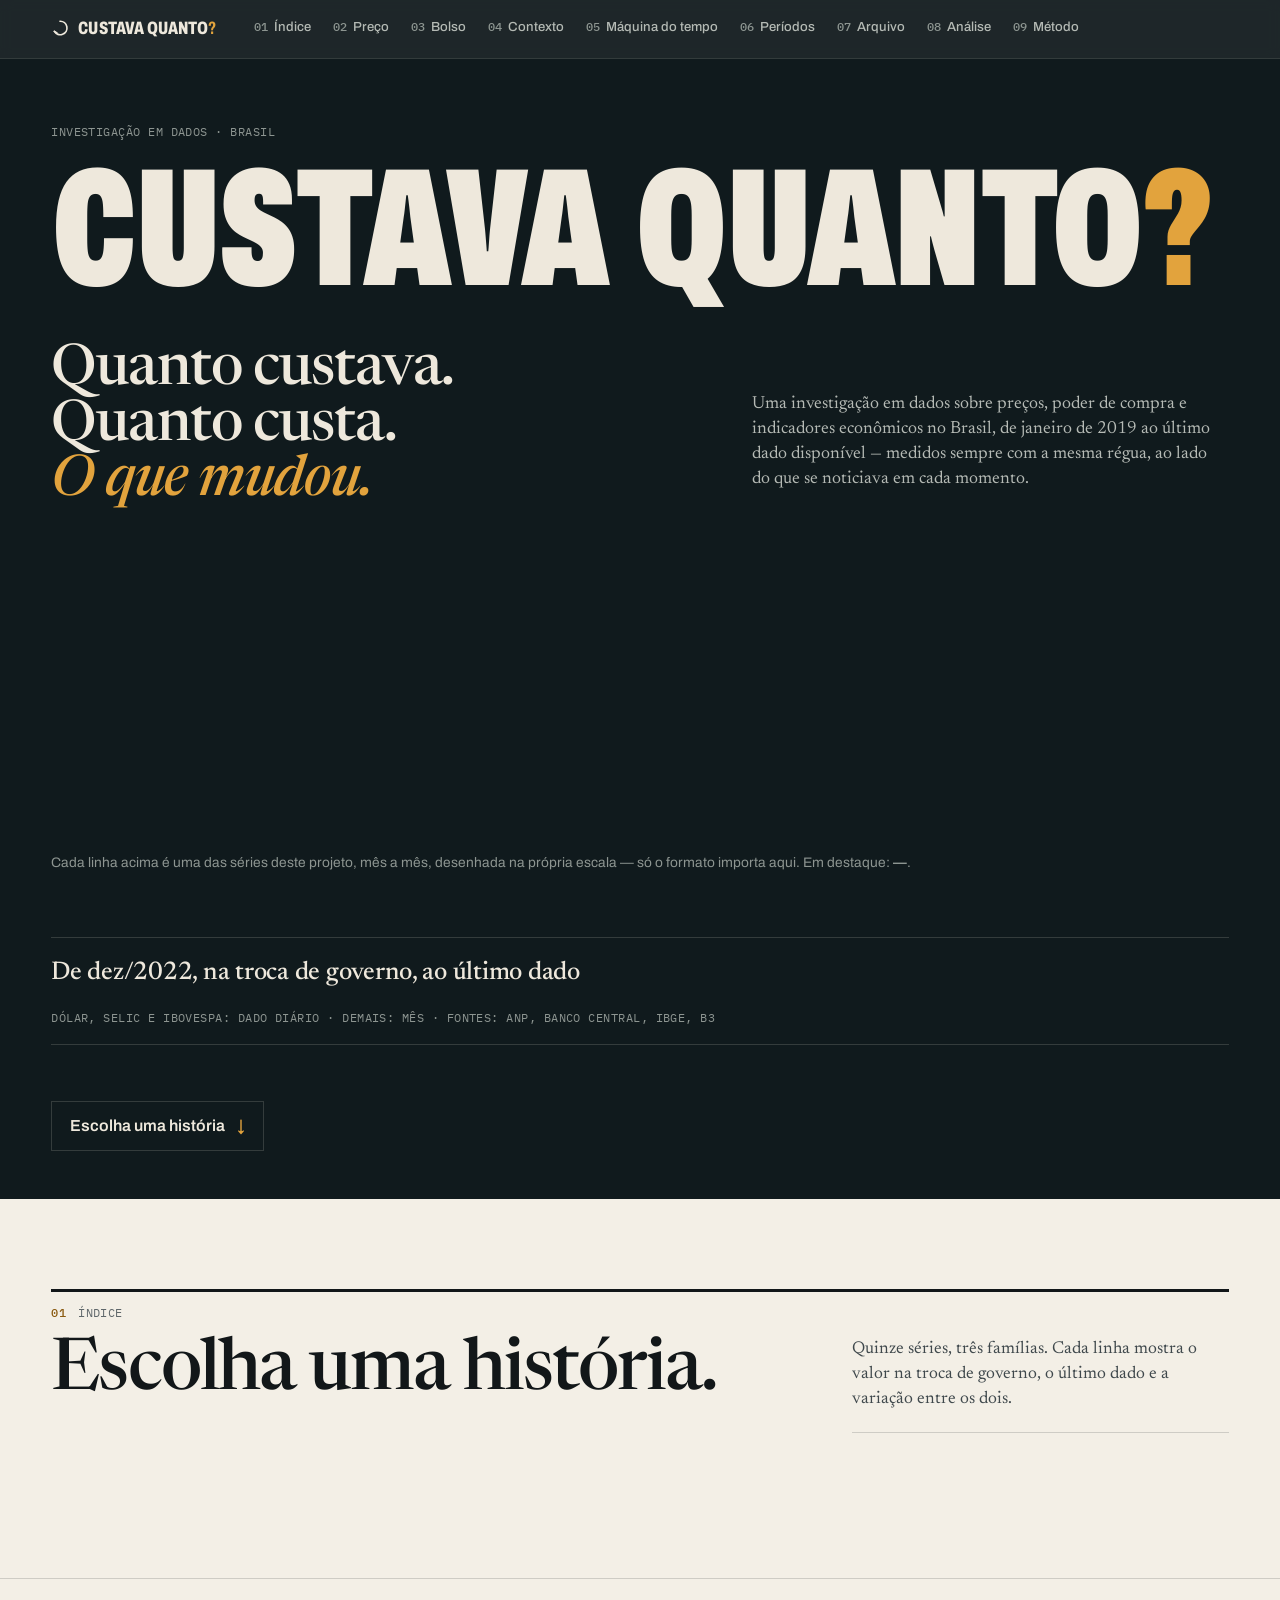
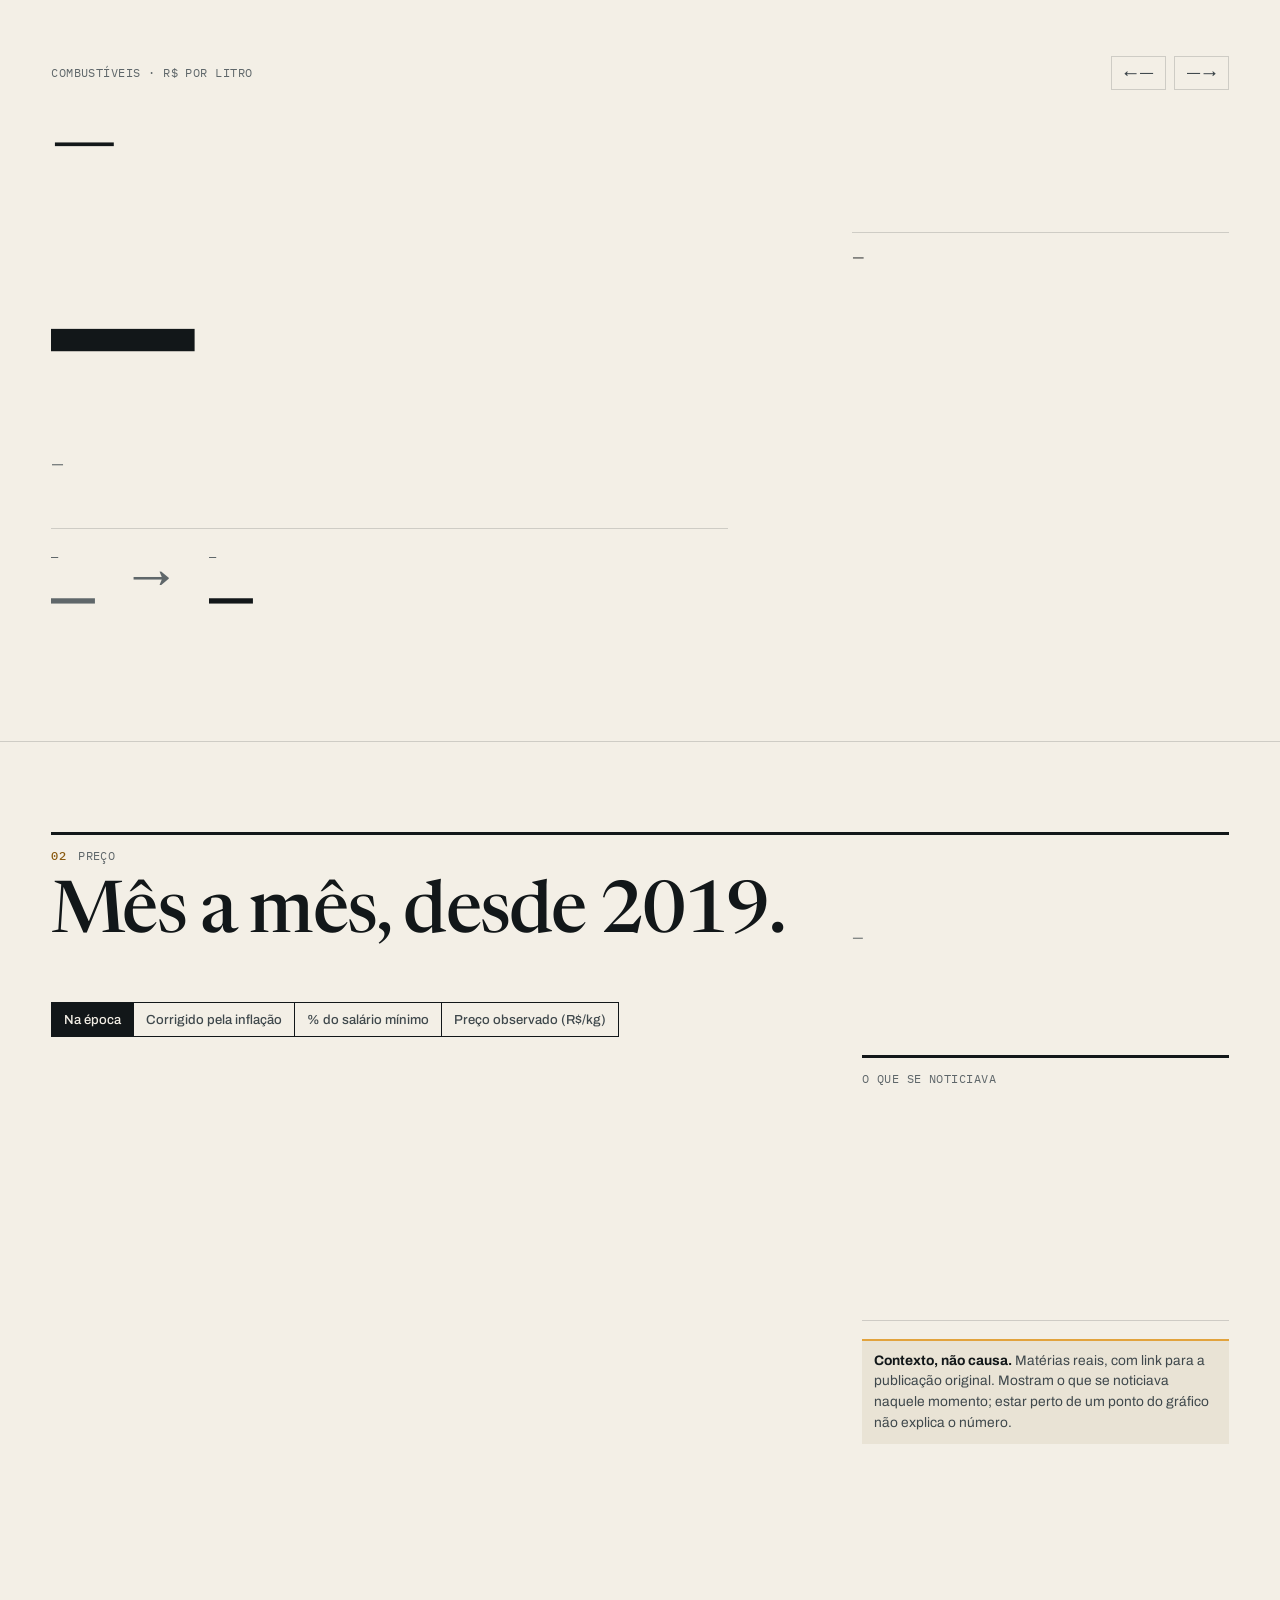
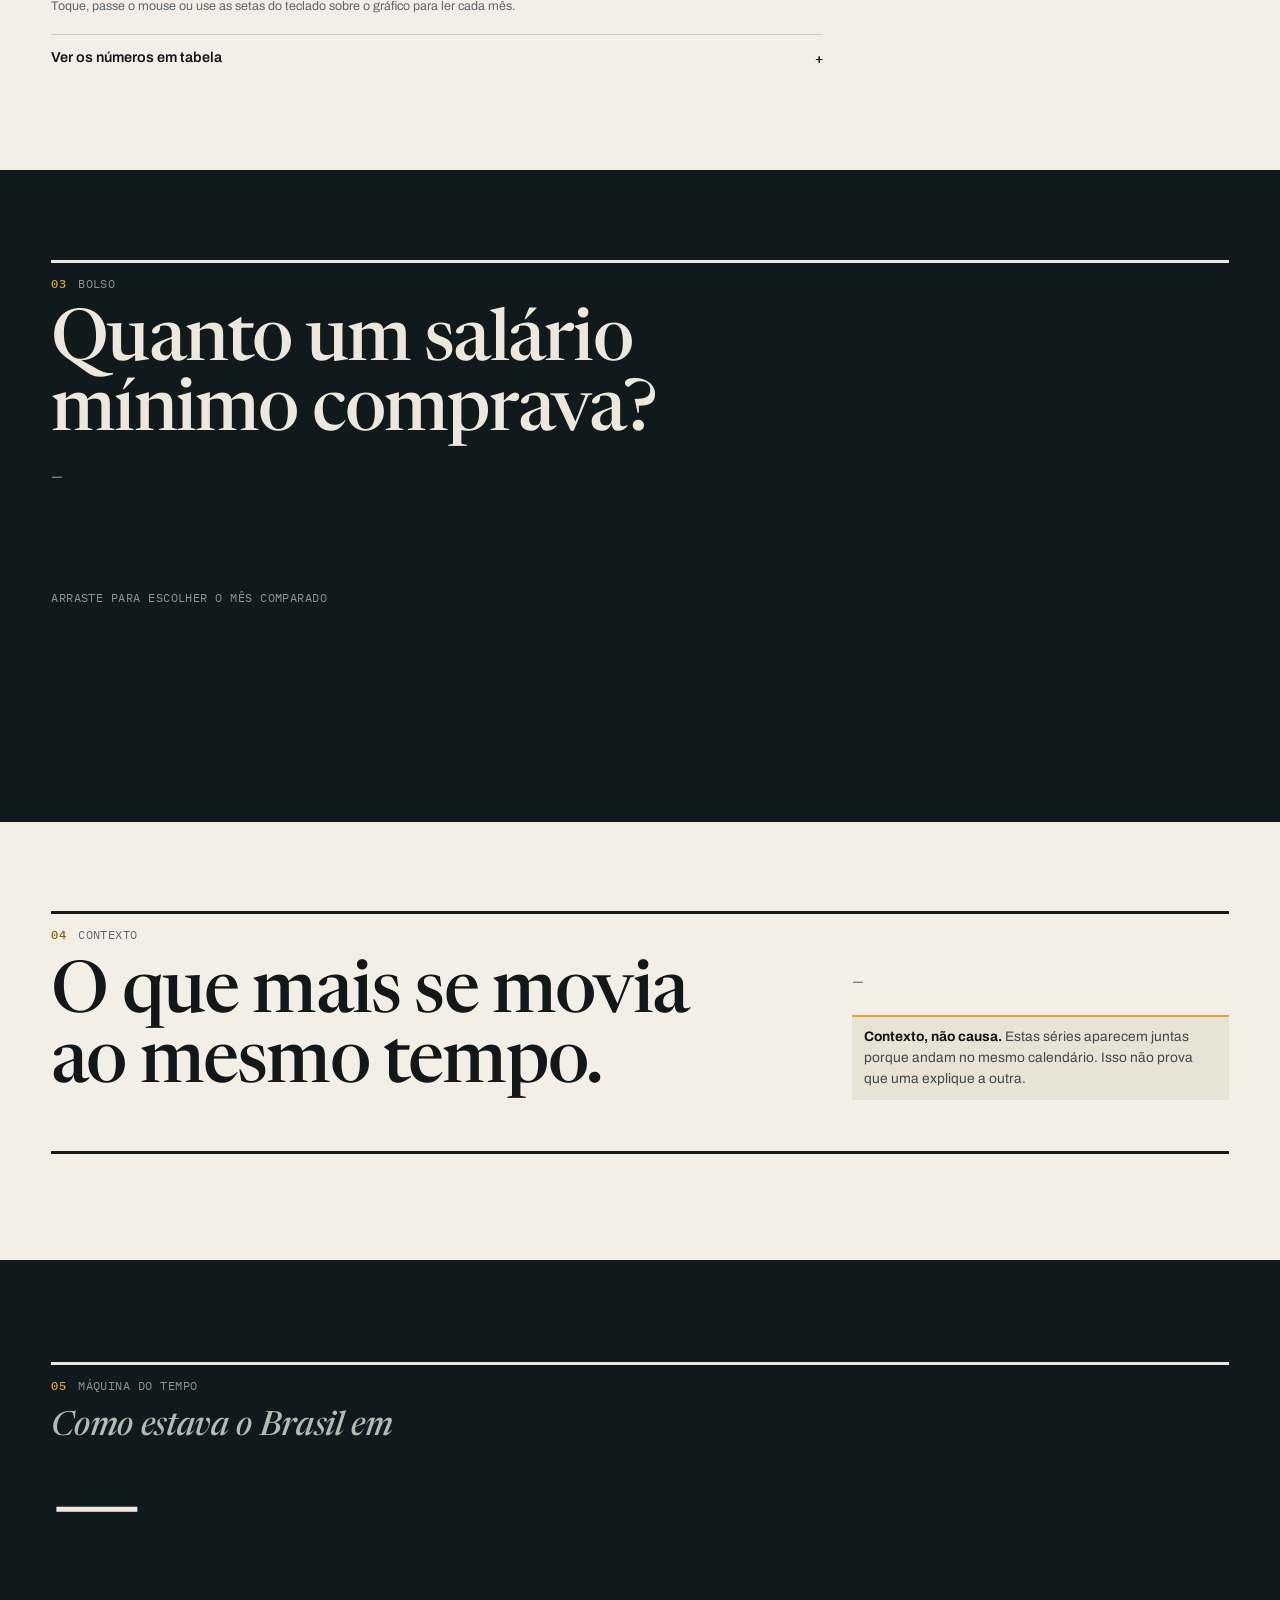
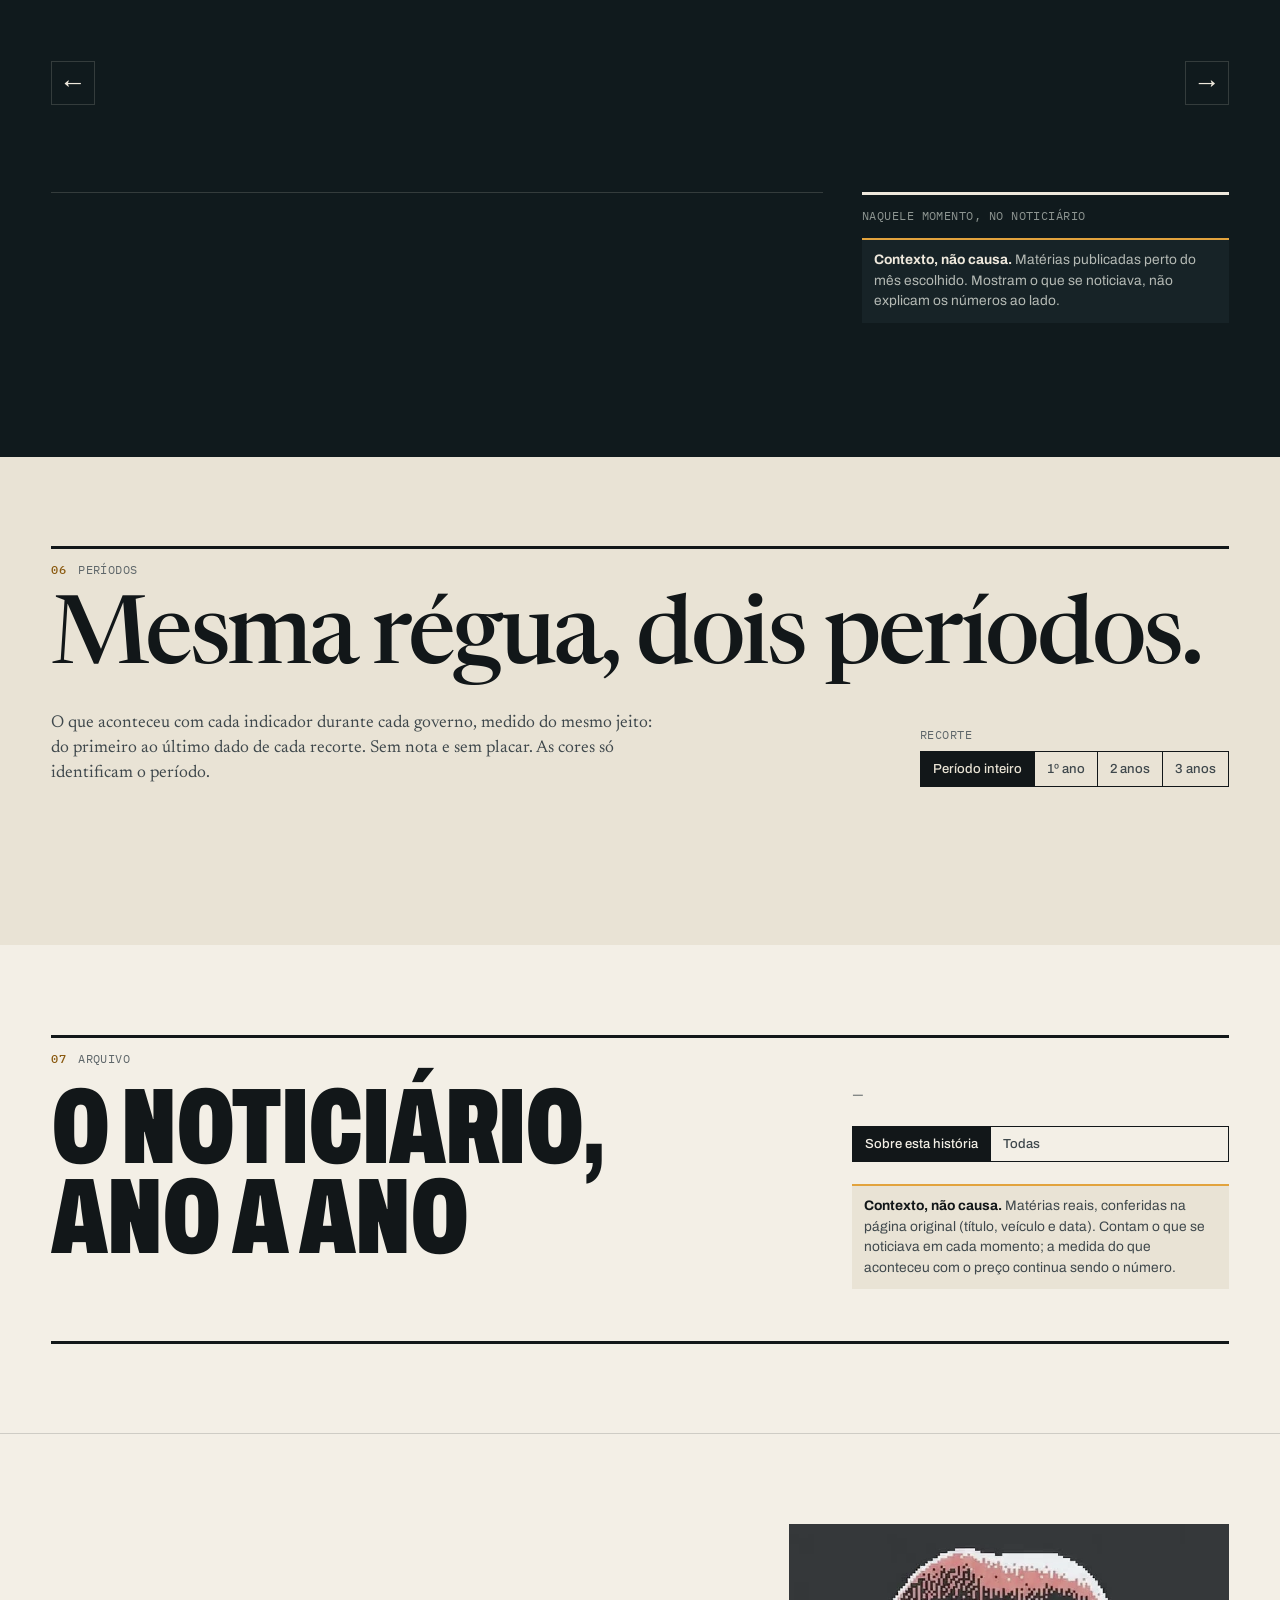
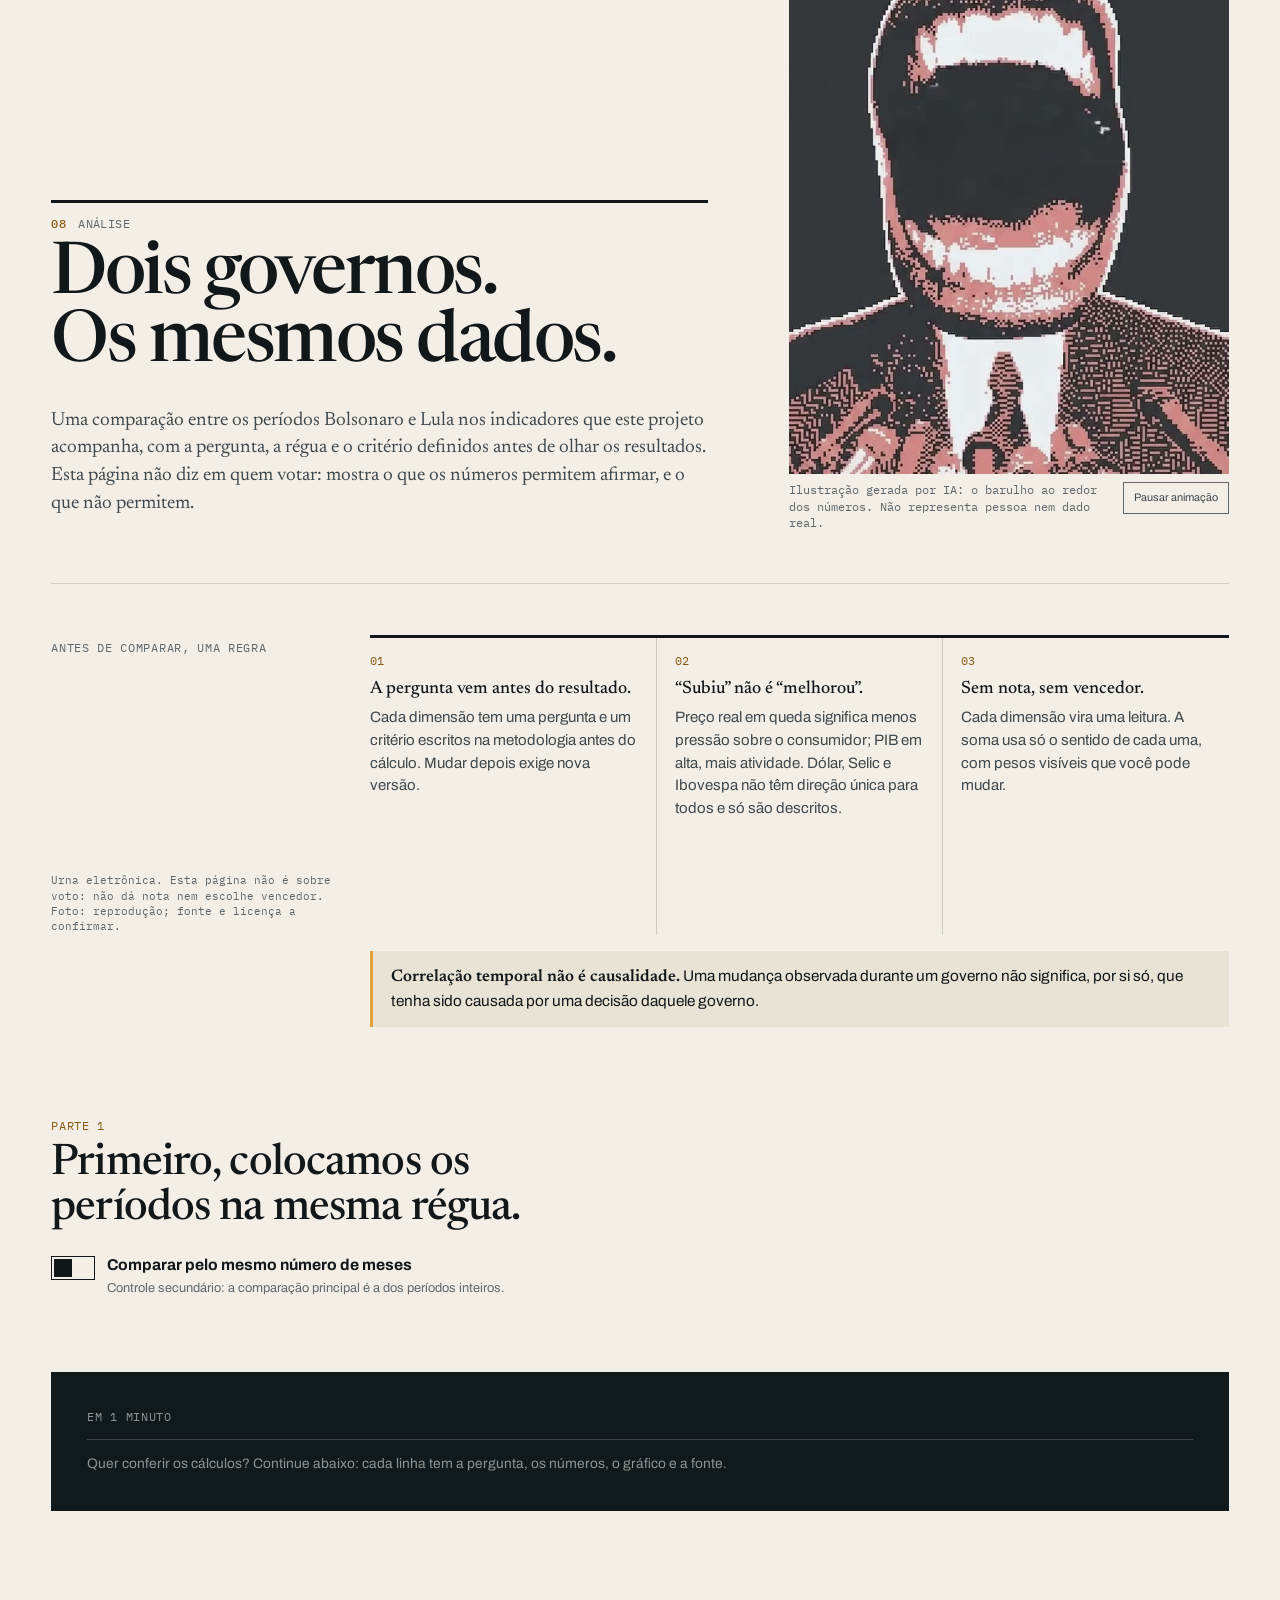
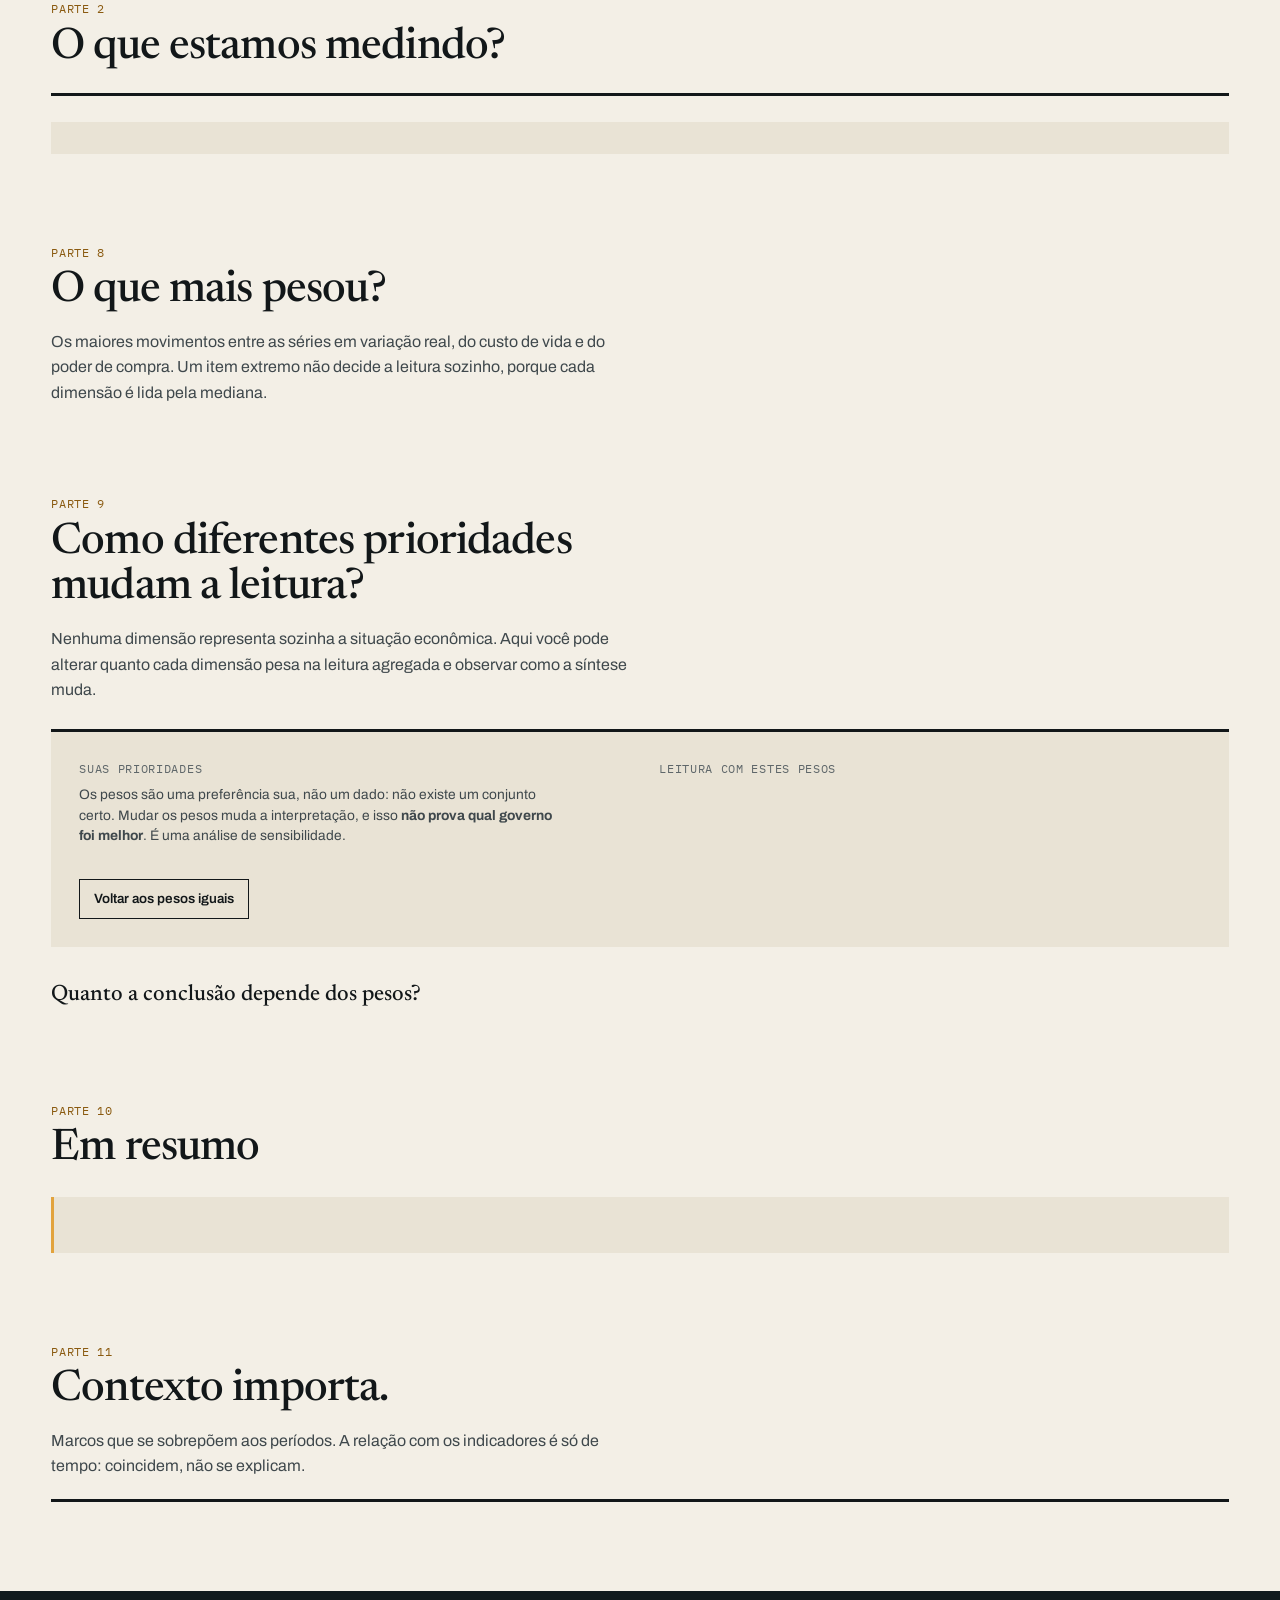
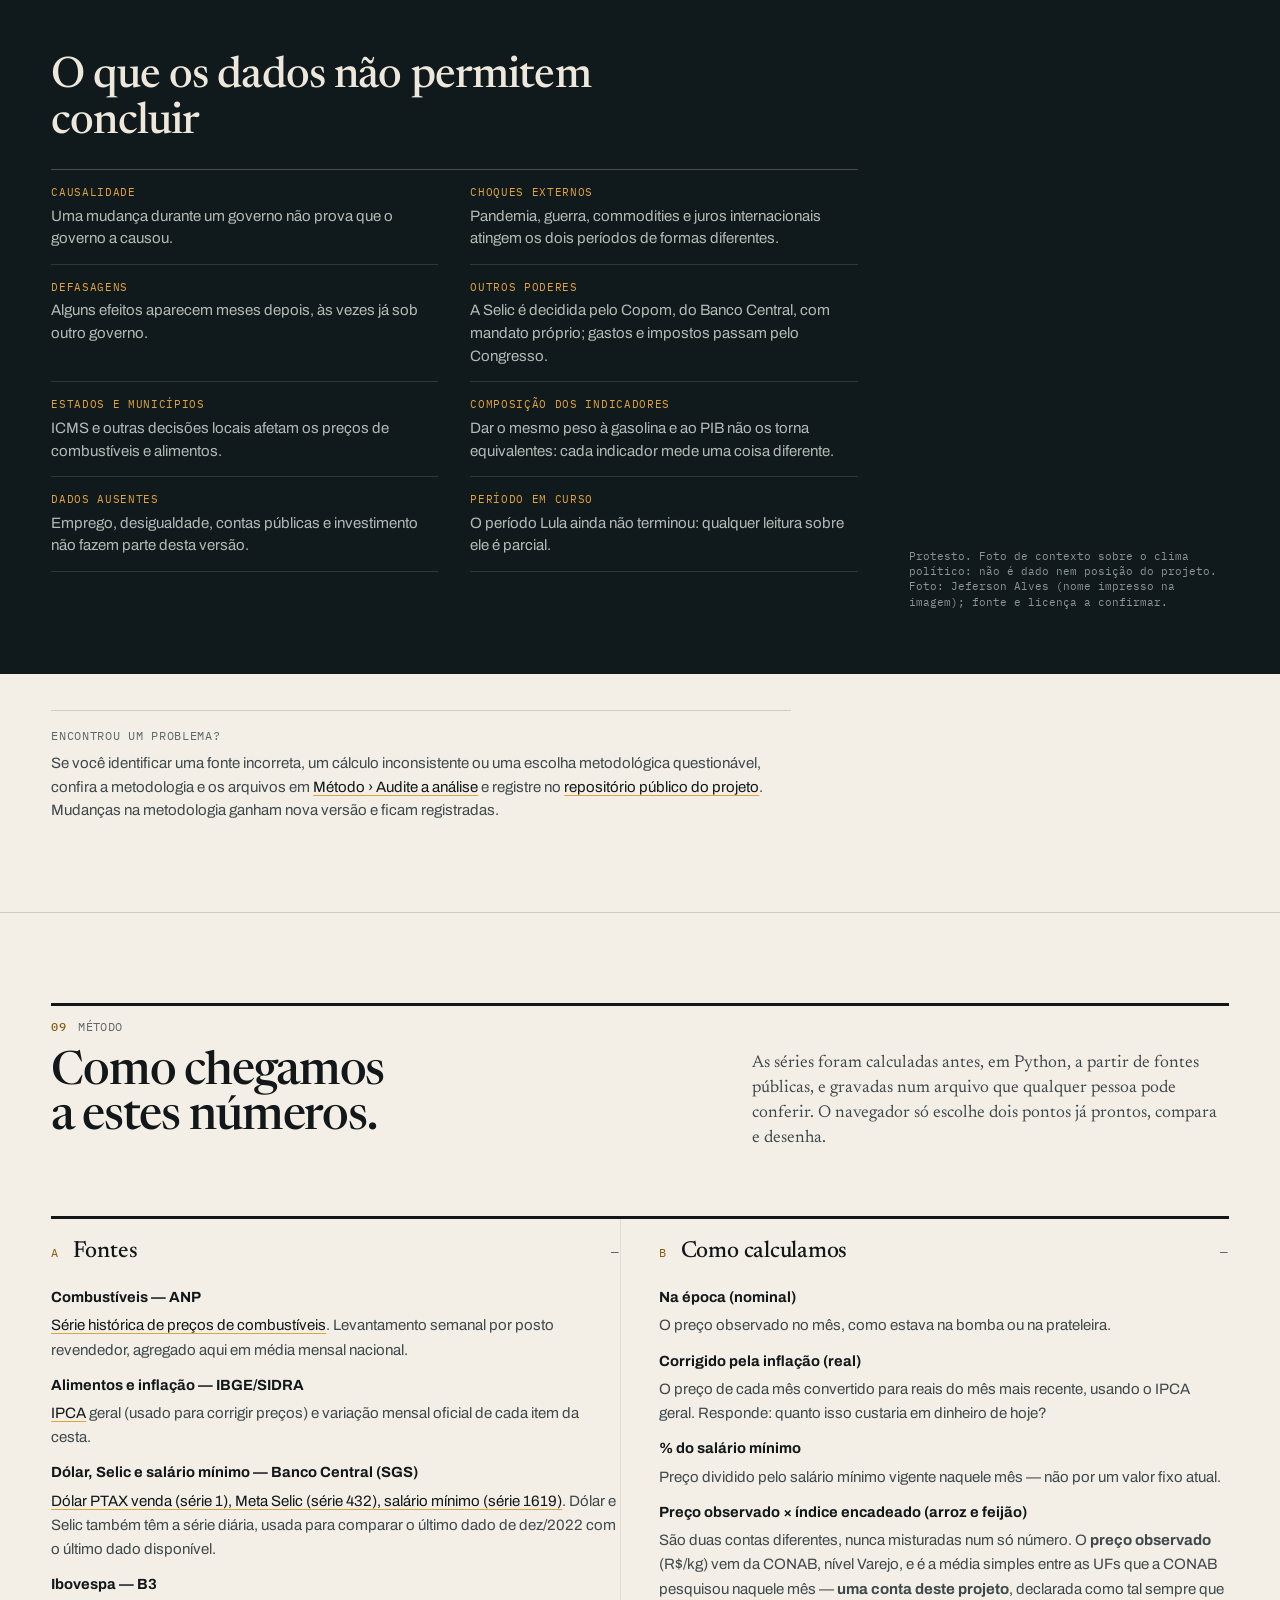
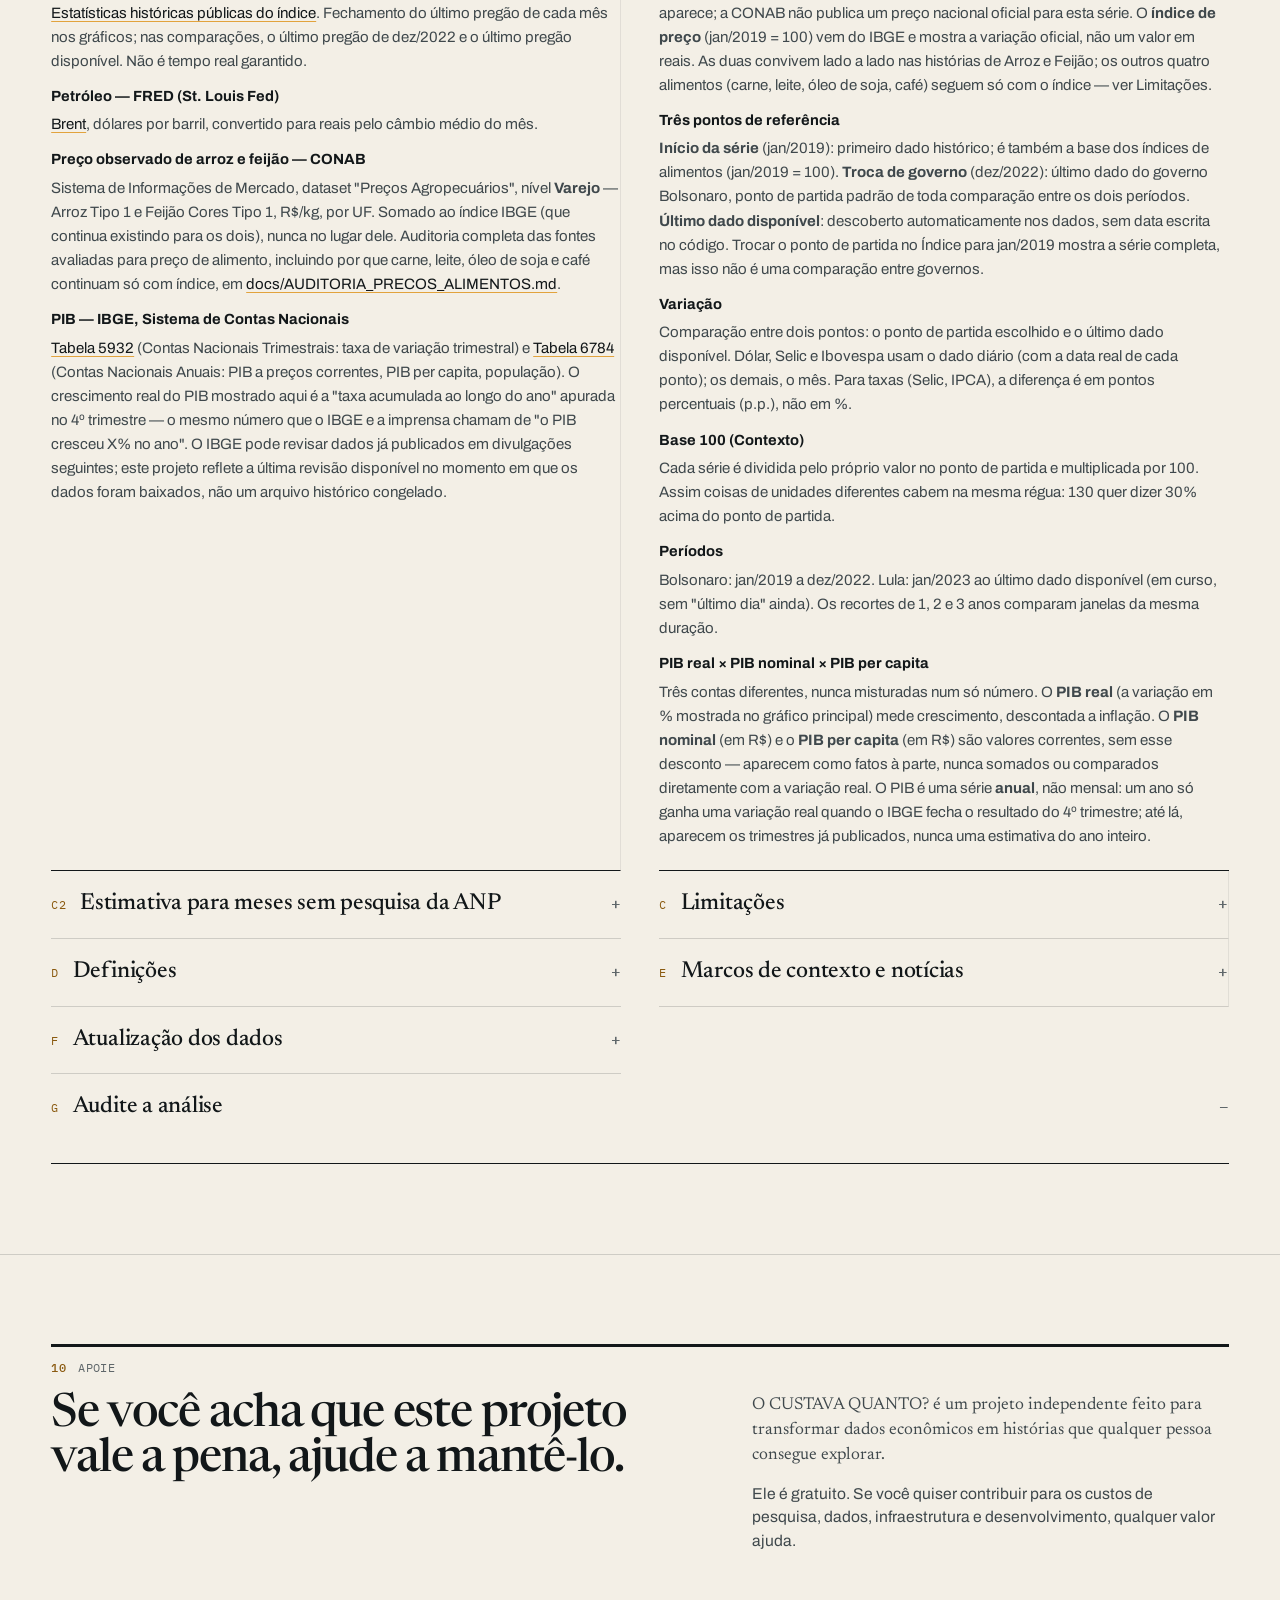
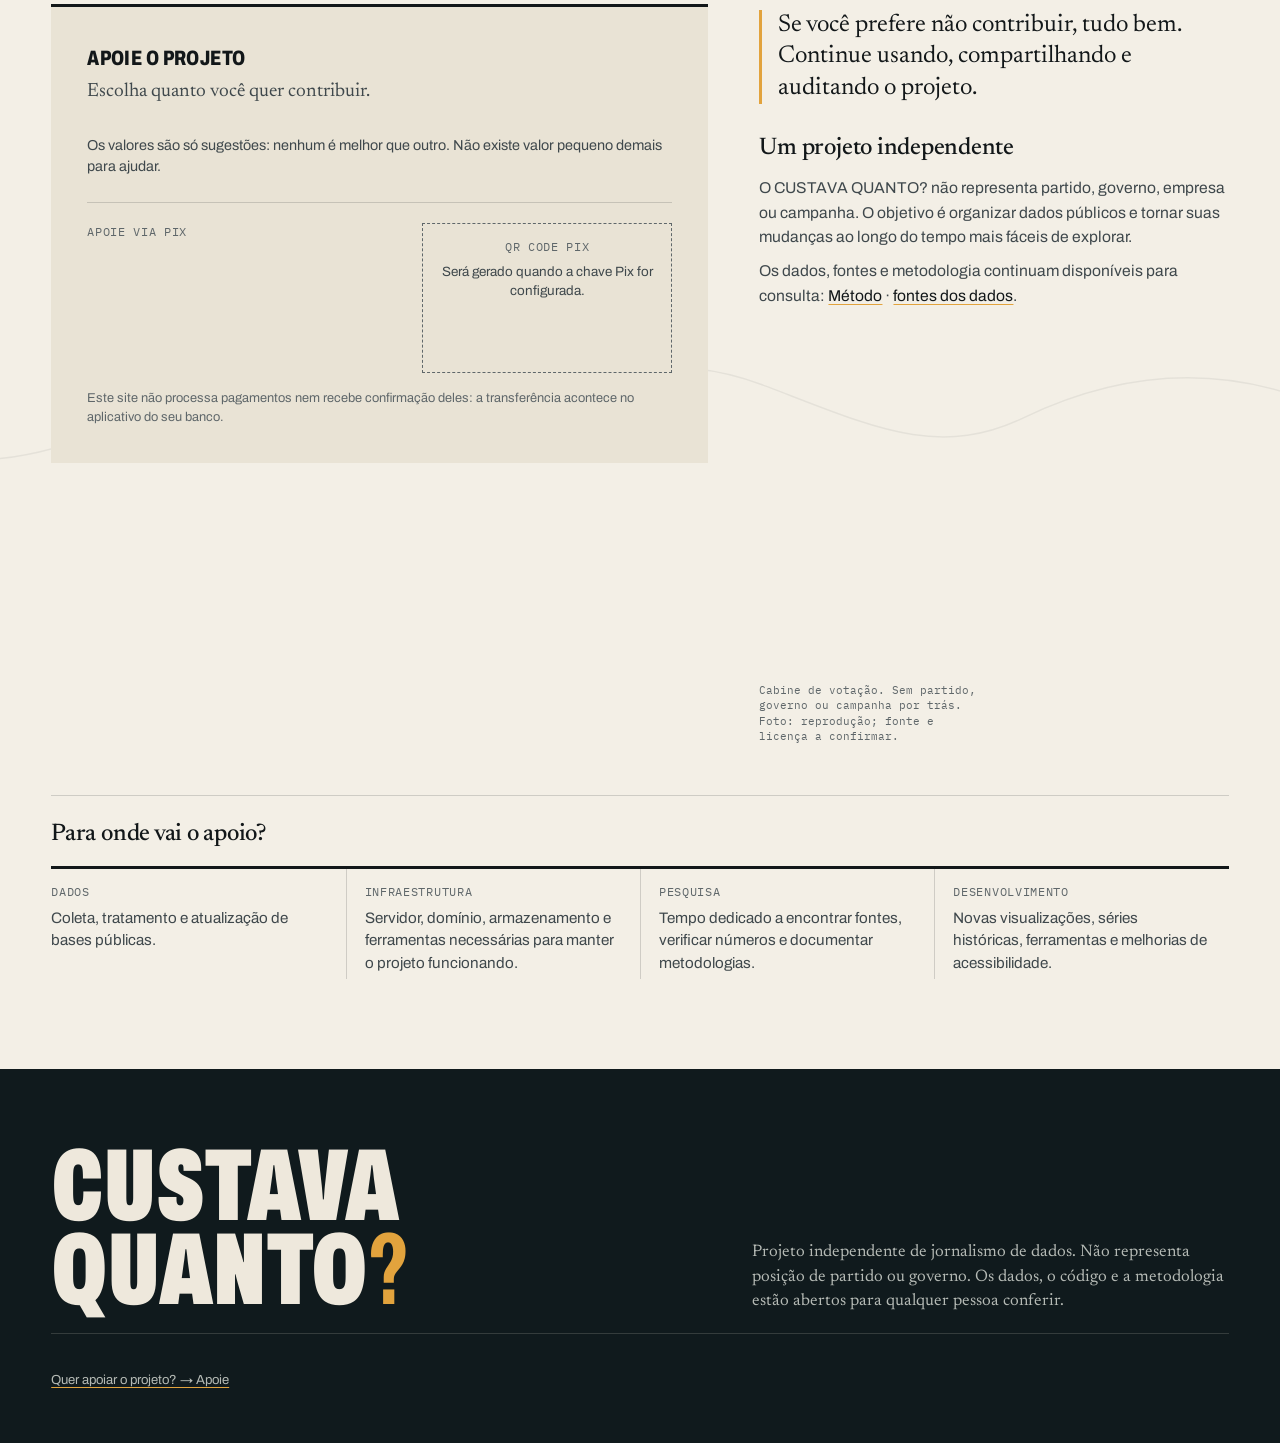
==== index.html @ 8d78d082 "Set up GitHub Pages hosting (custom domain custavaquanto.me) - CNAME: tells GitHub Pages to serve th" ====
<!doctype html>
<html lang="pt-BR">
<head>
<meta charset="utf-8" />
<meta http-equiv="refresh" content="0; url=dashboard/index.html" />
<link rel="canonical" href="dashboard/index.html" />
<title>CUSTAVA QUANTO?</title>
</head>
<body>
<p><a href="dashboard/index.html">Entrar em CUSTAVA QUANTO?</a></p>
</body>
</html>
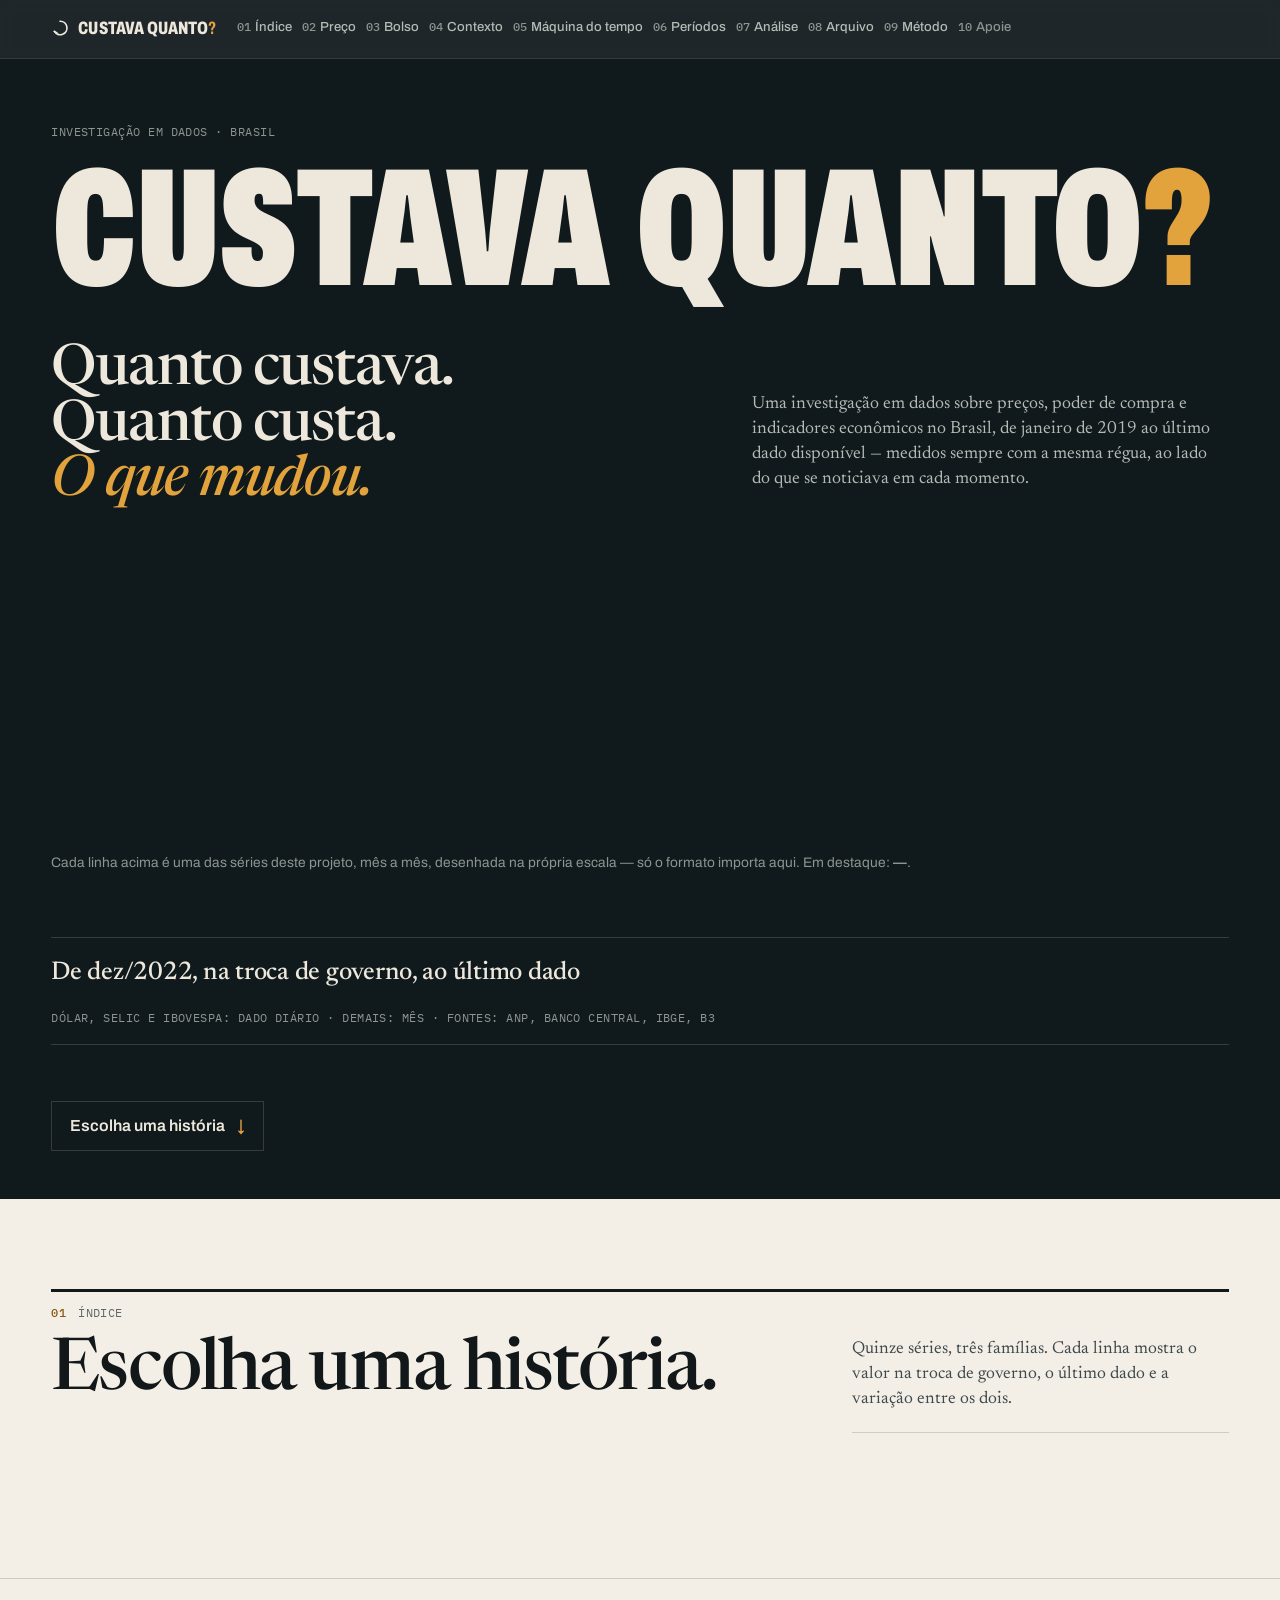
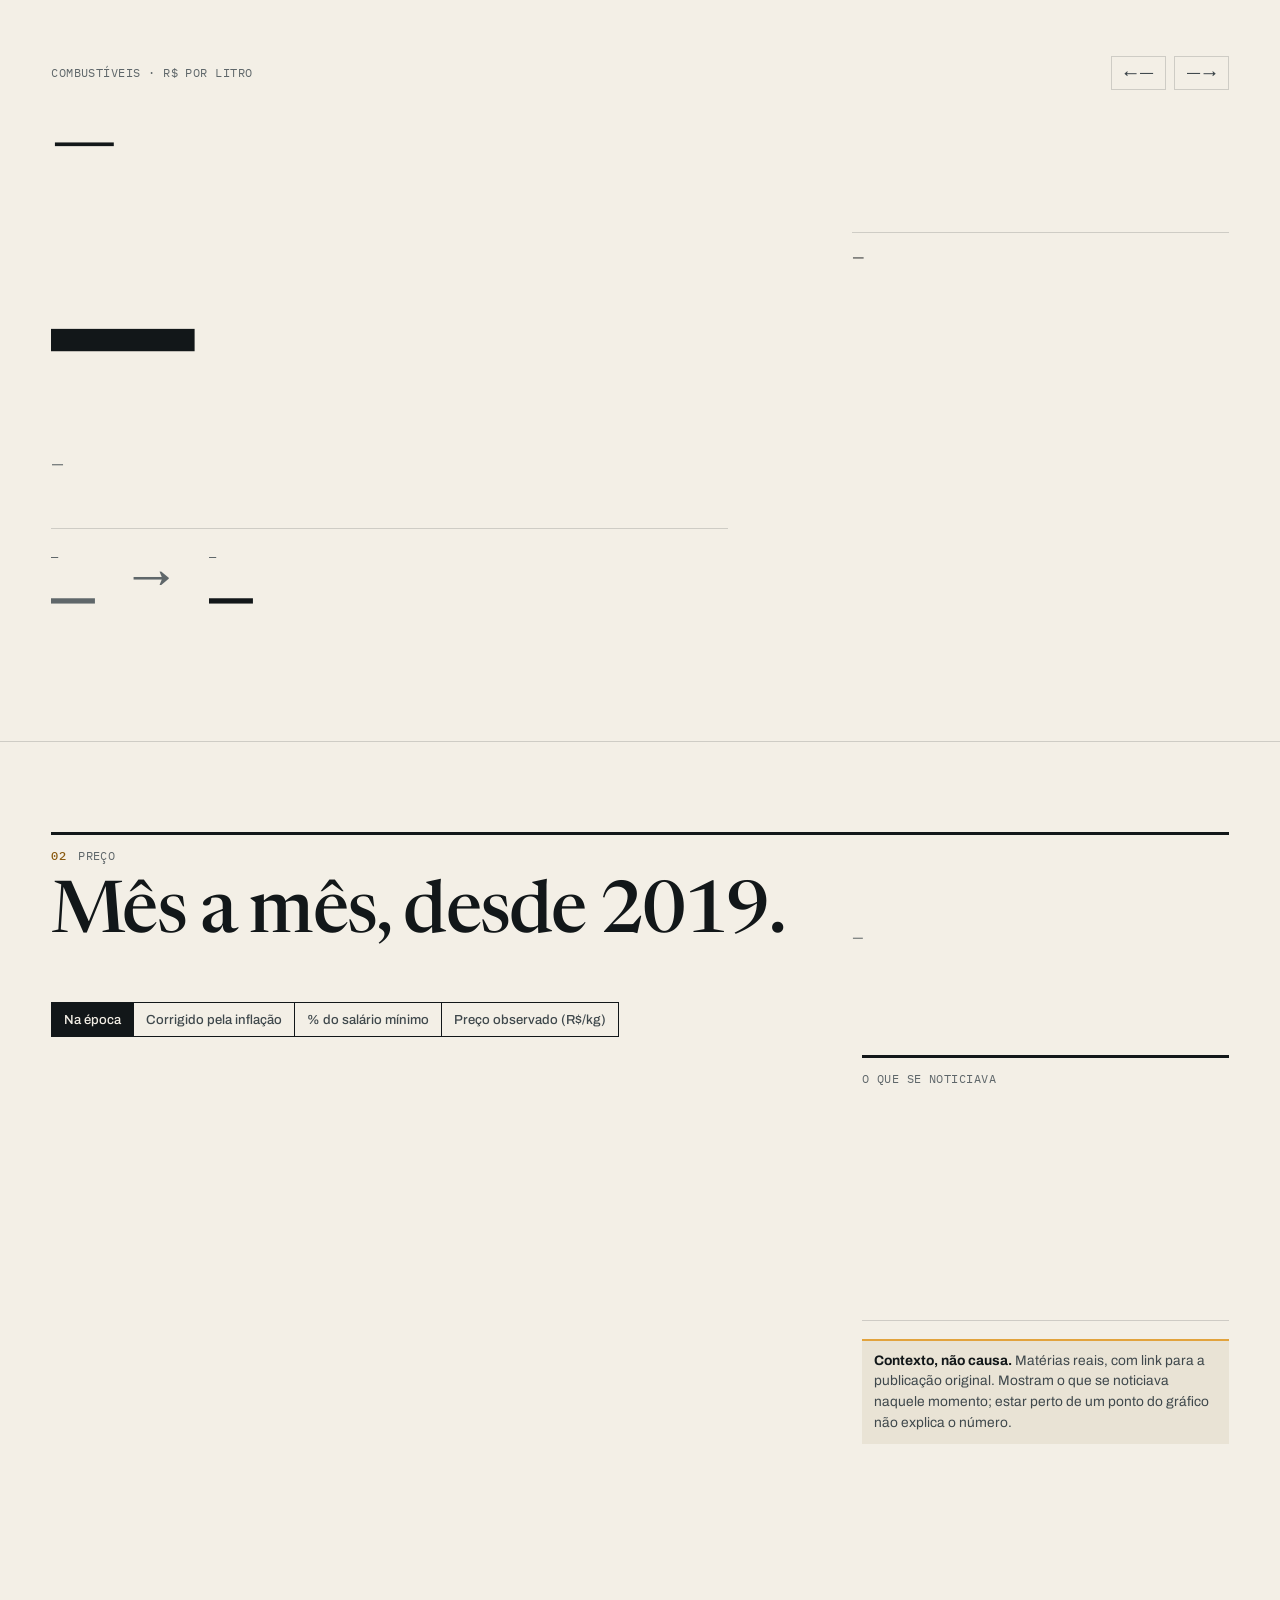
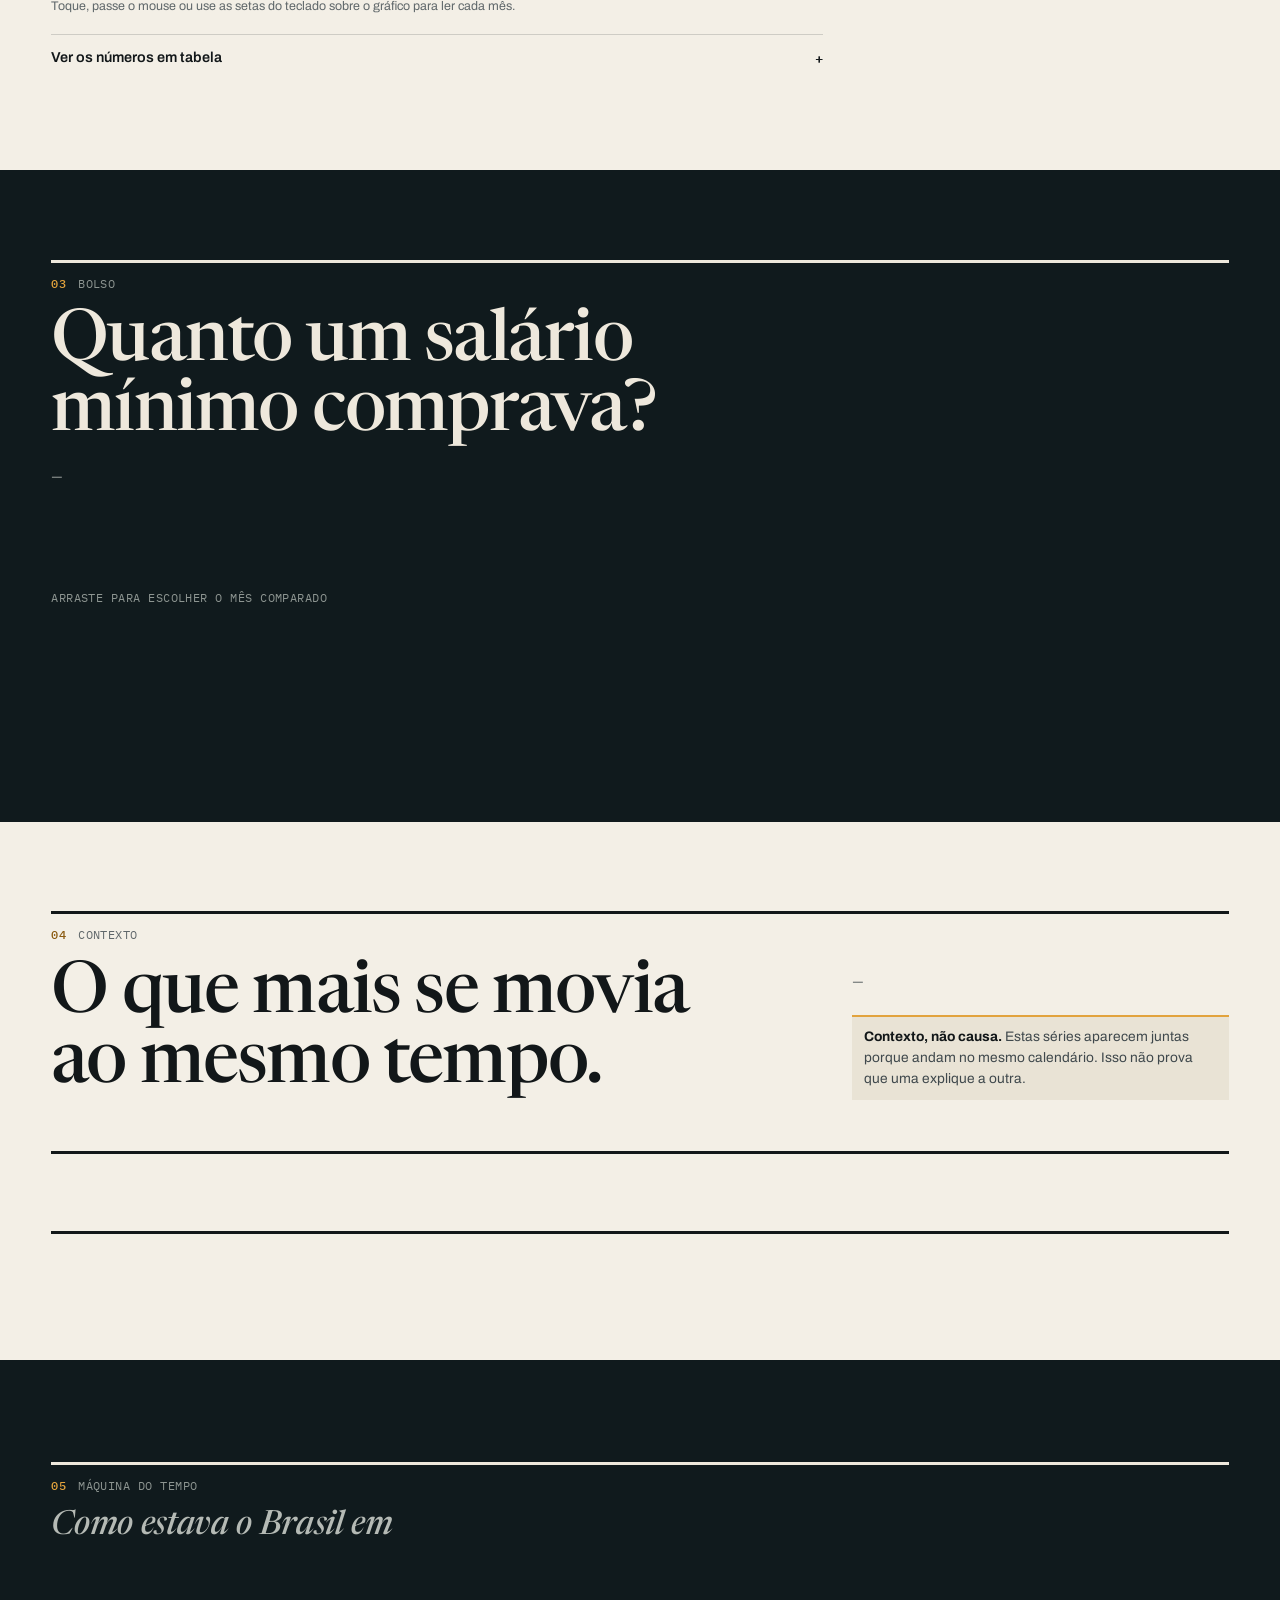
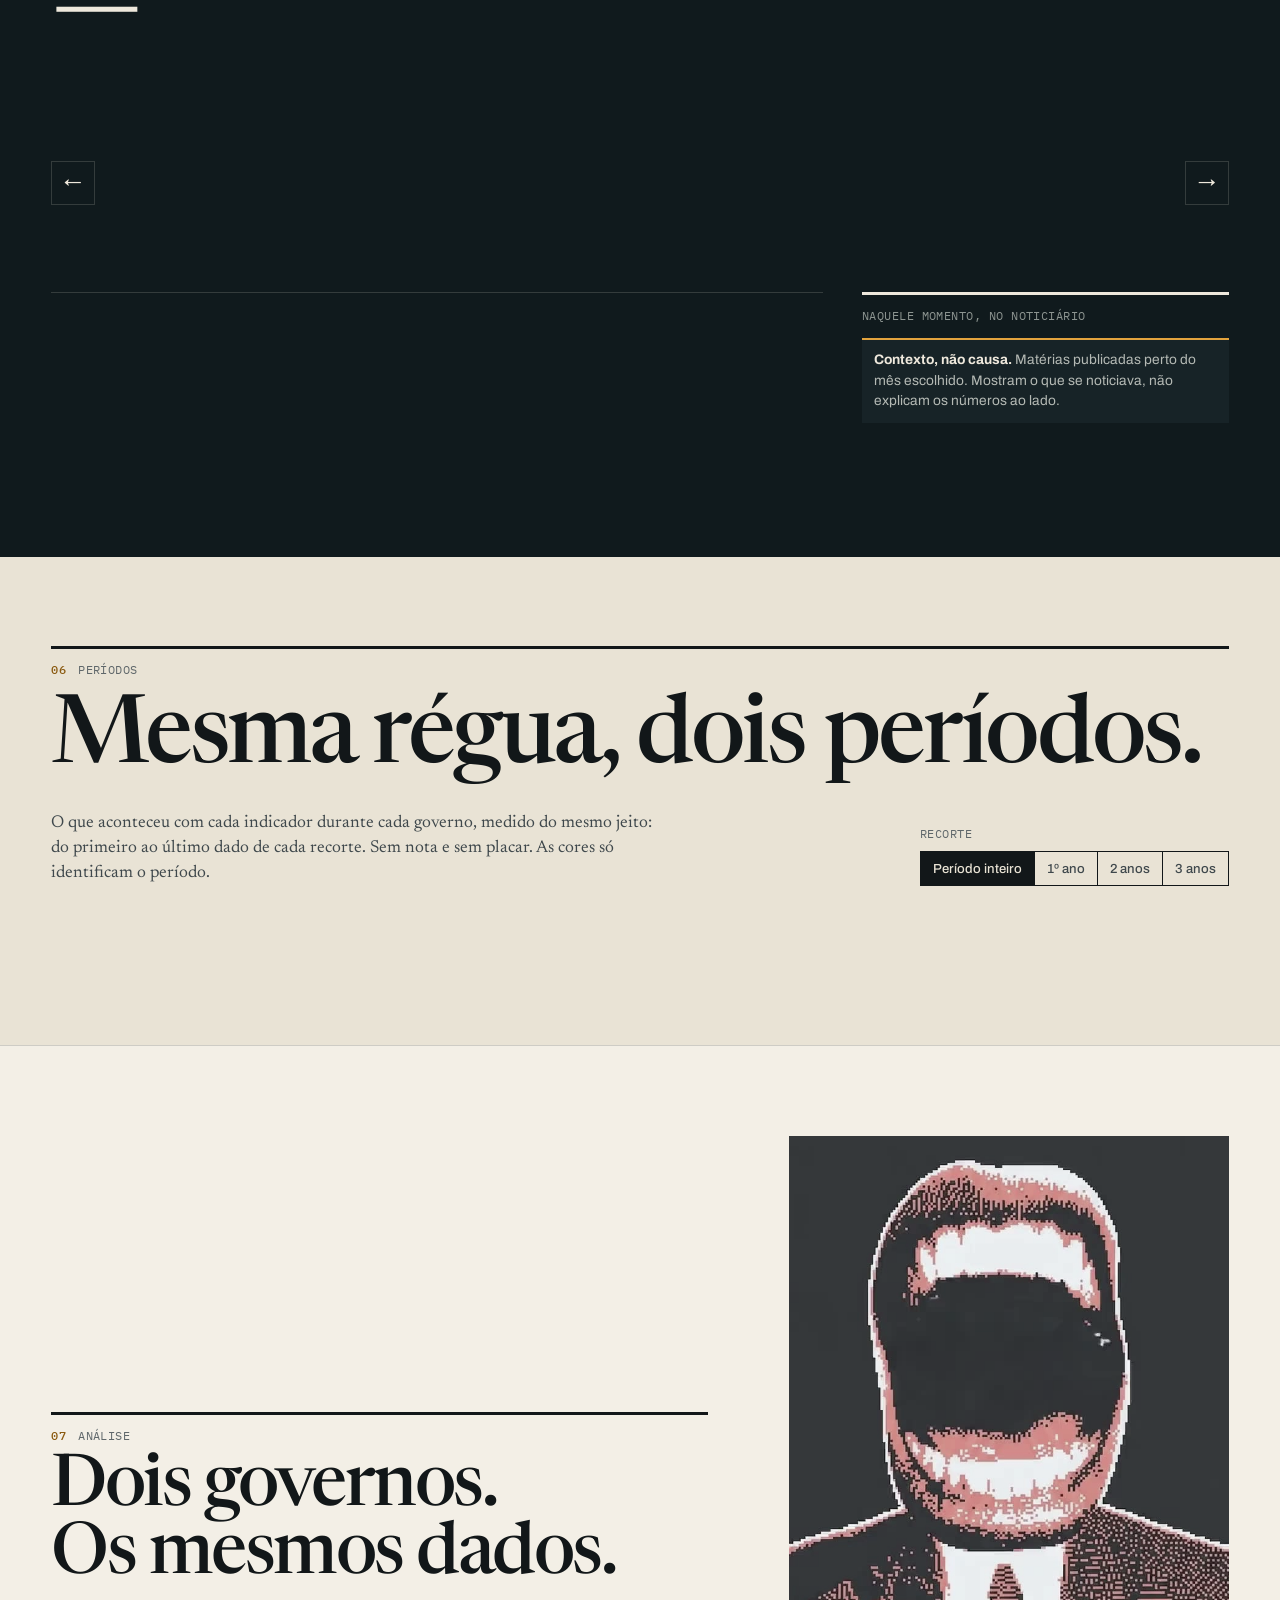
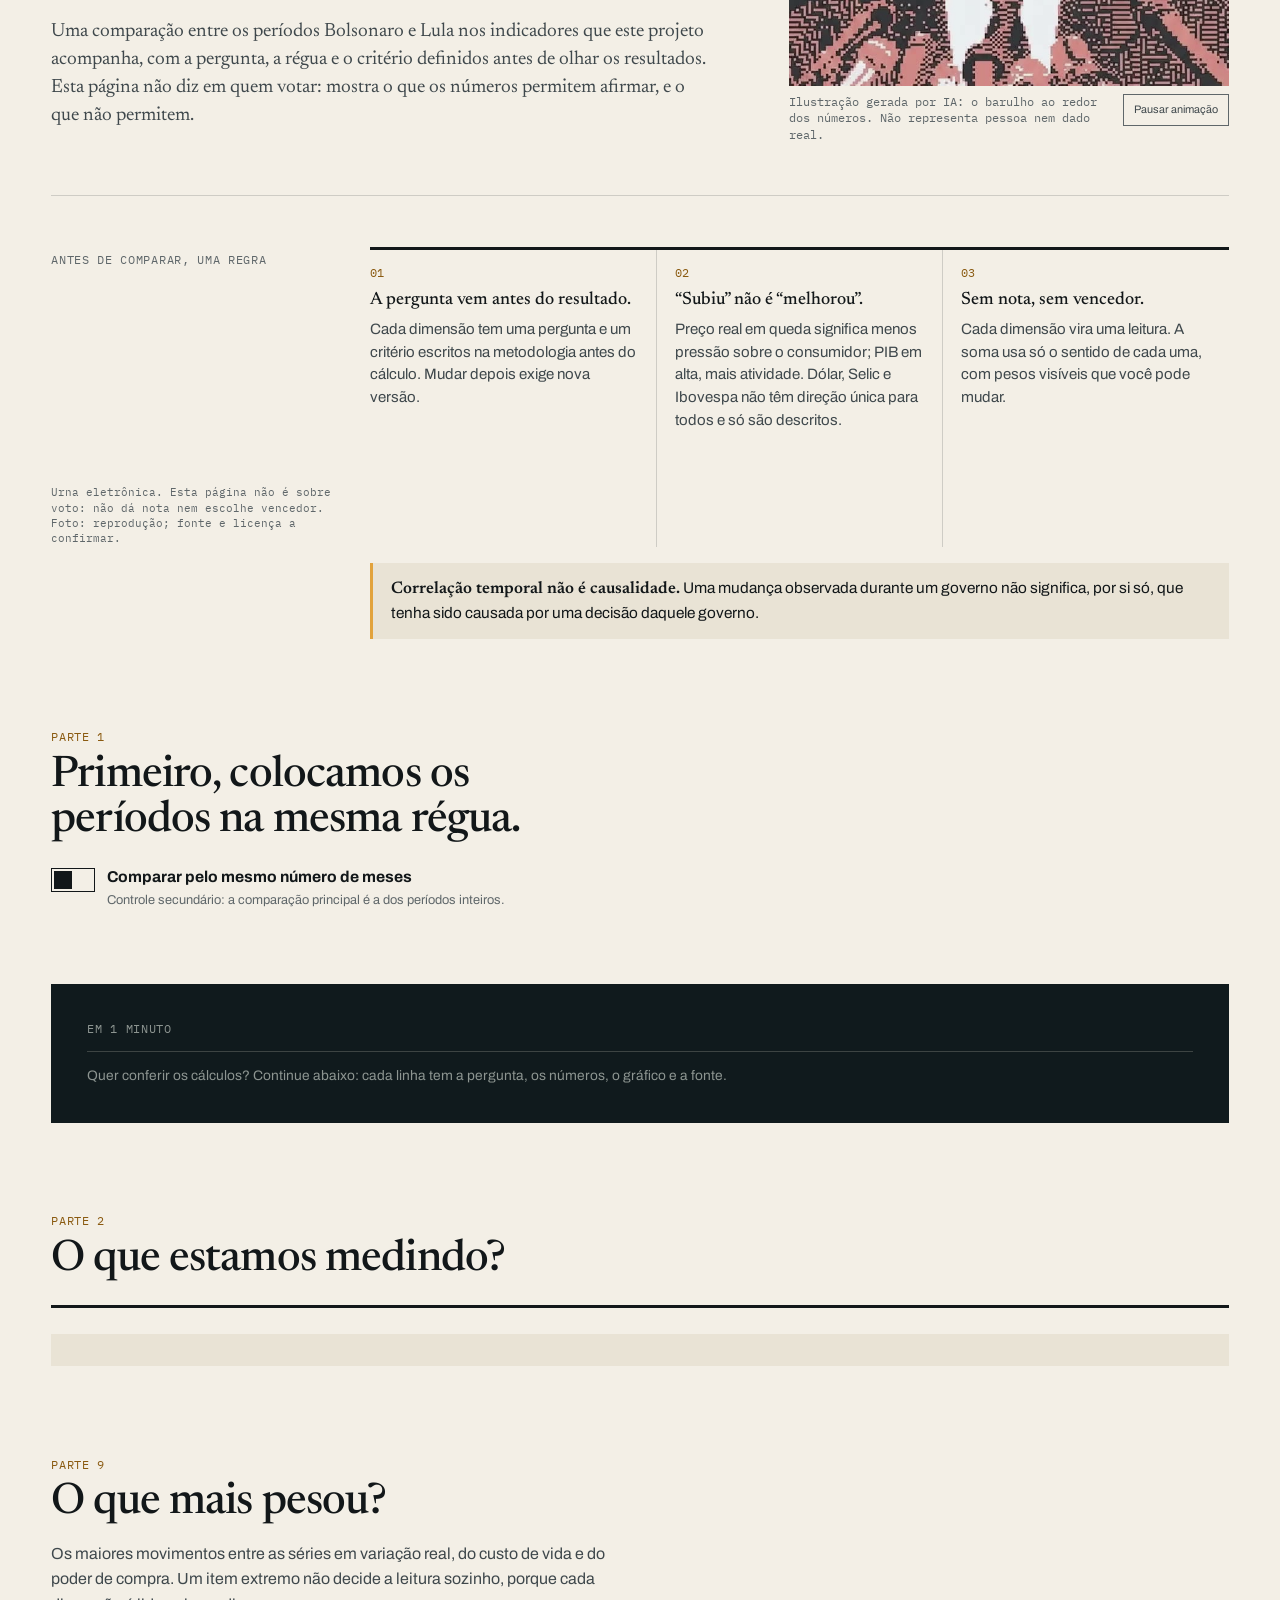
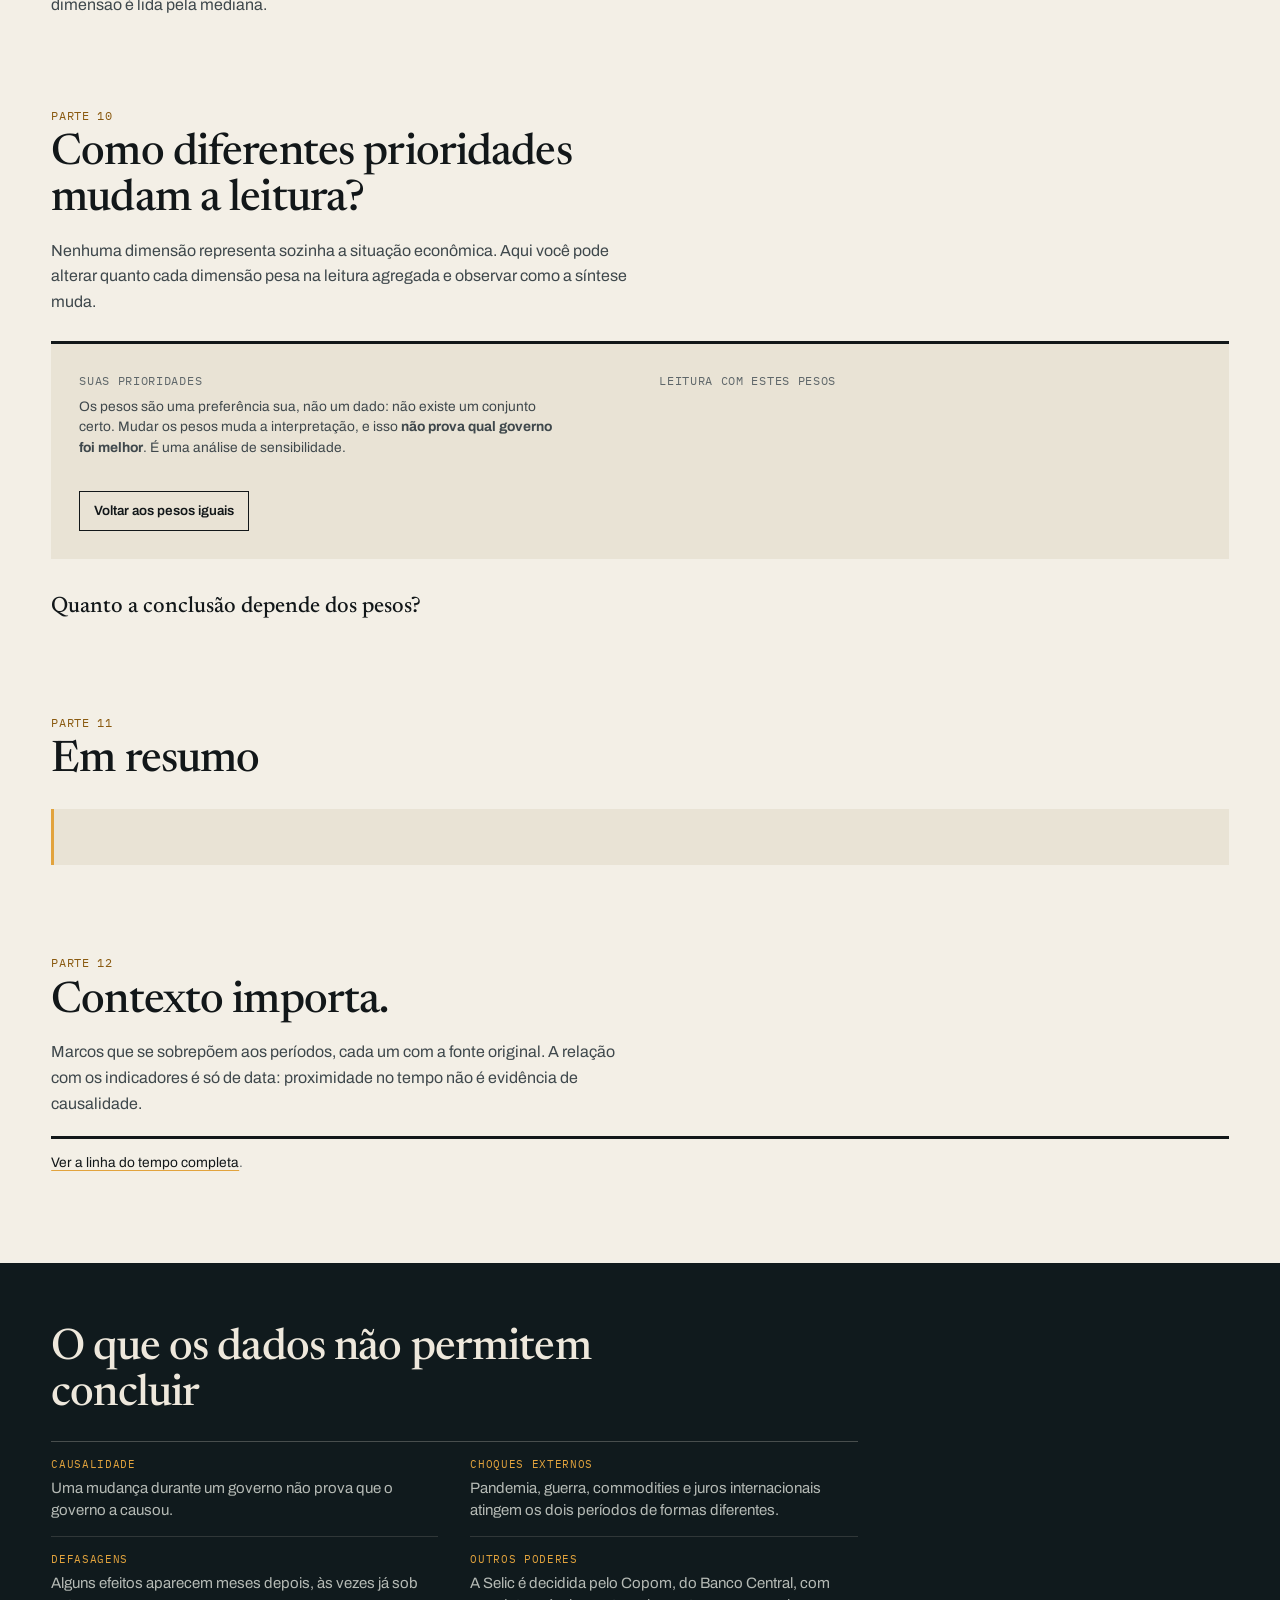
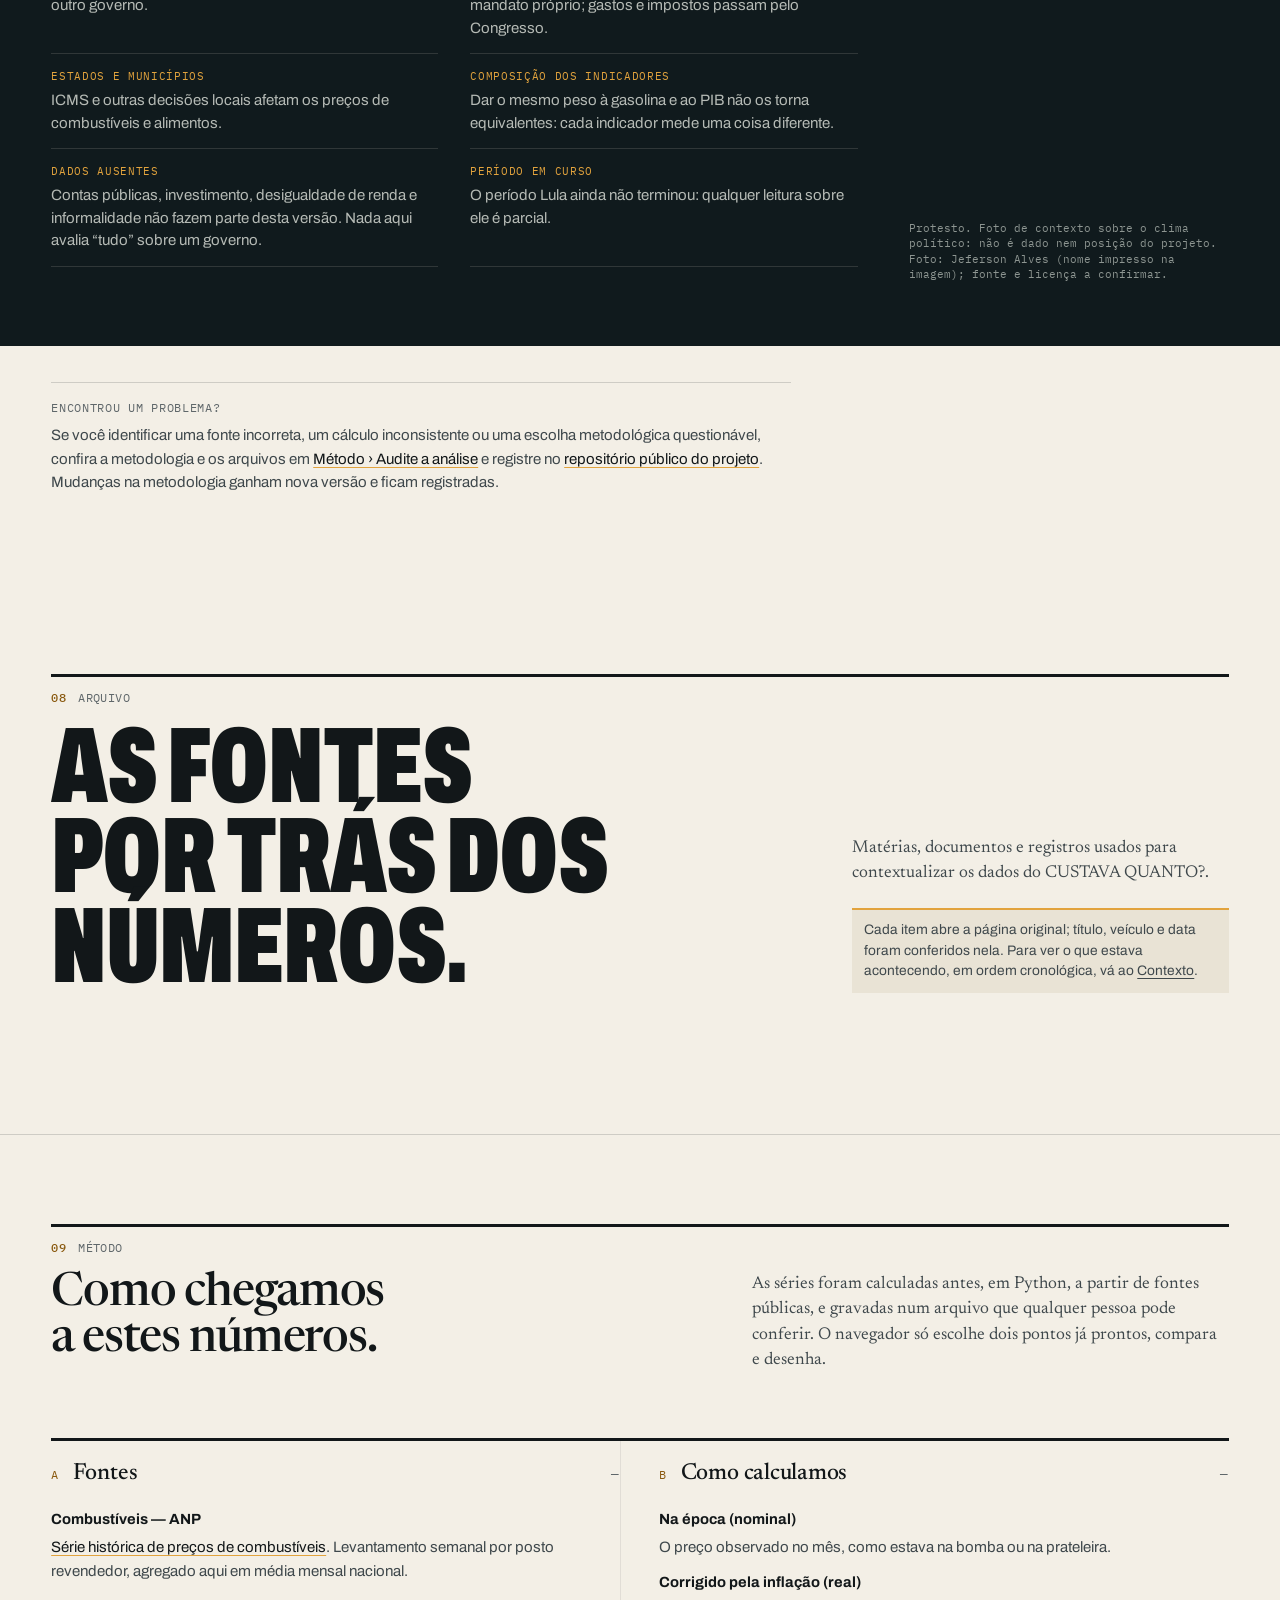
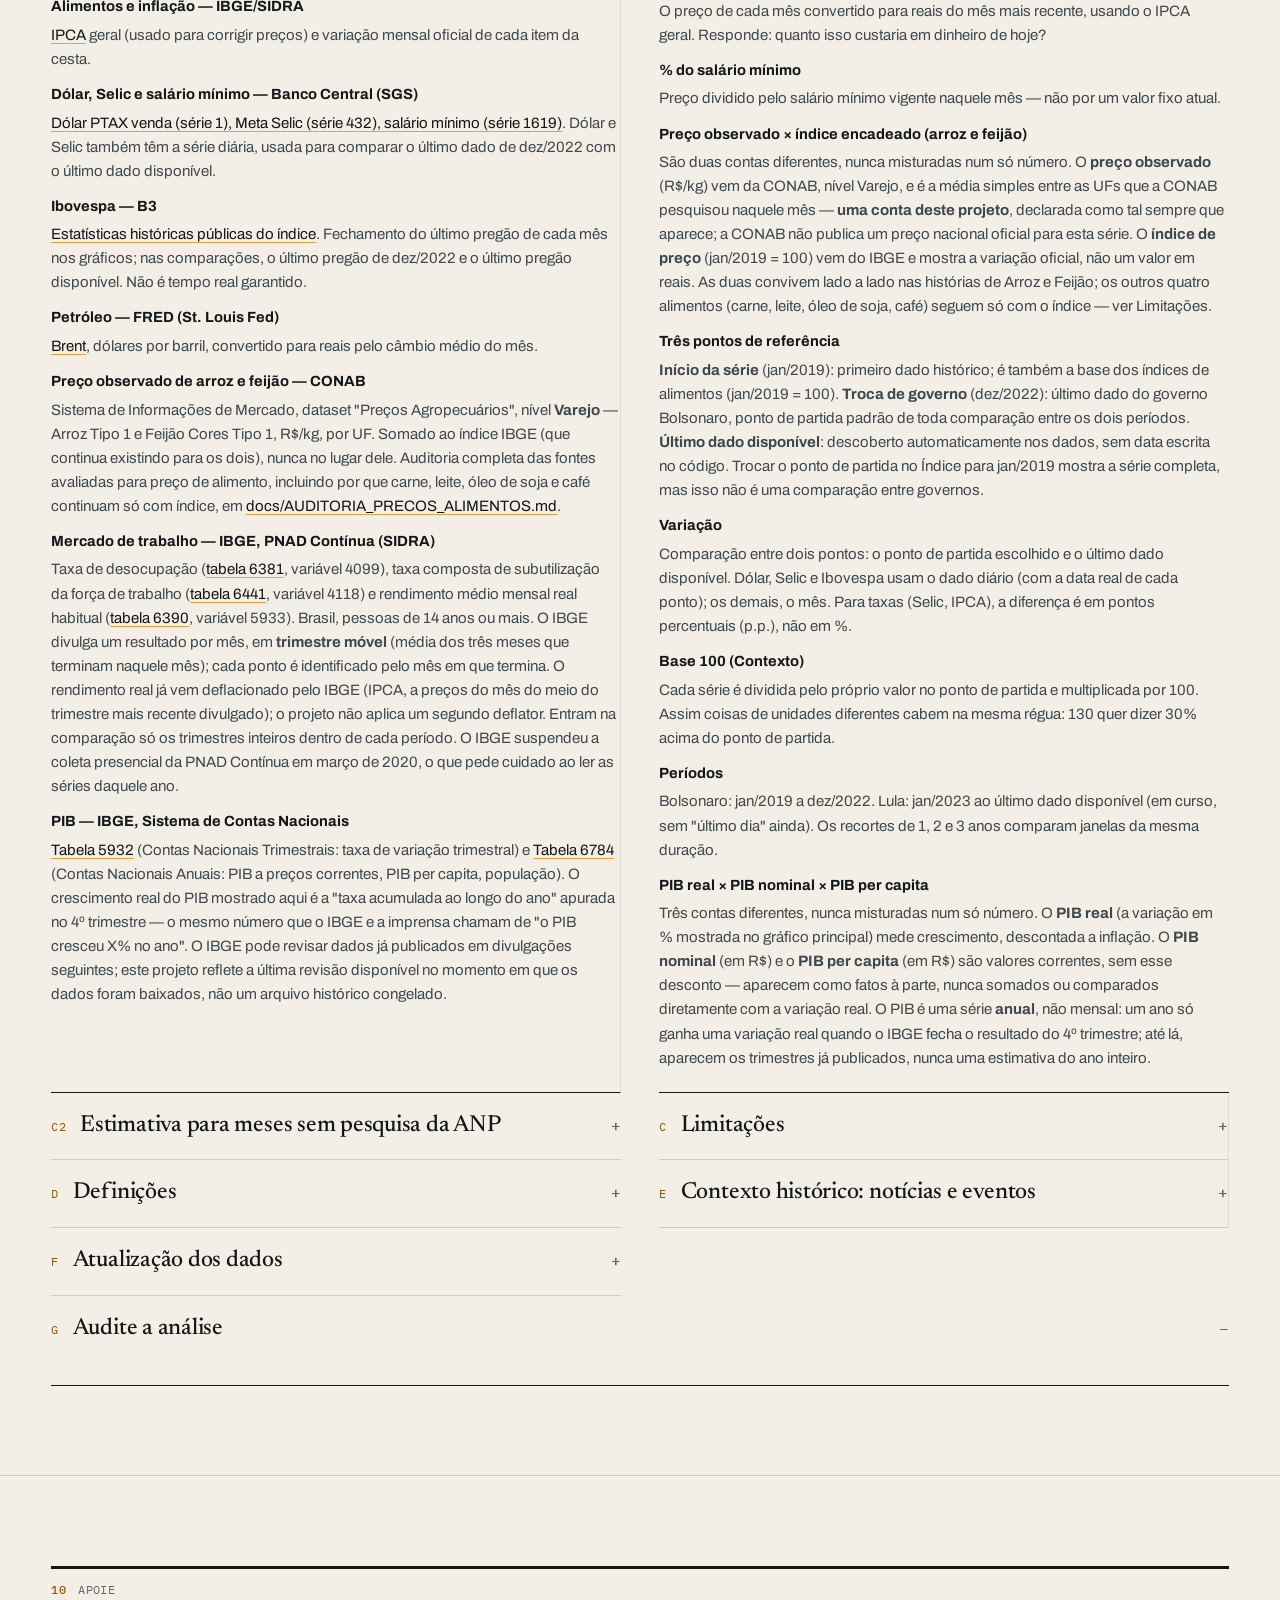
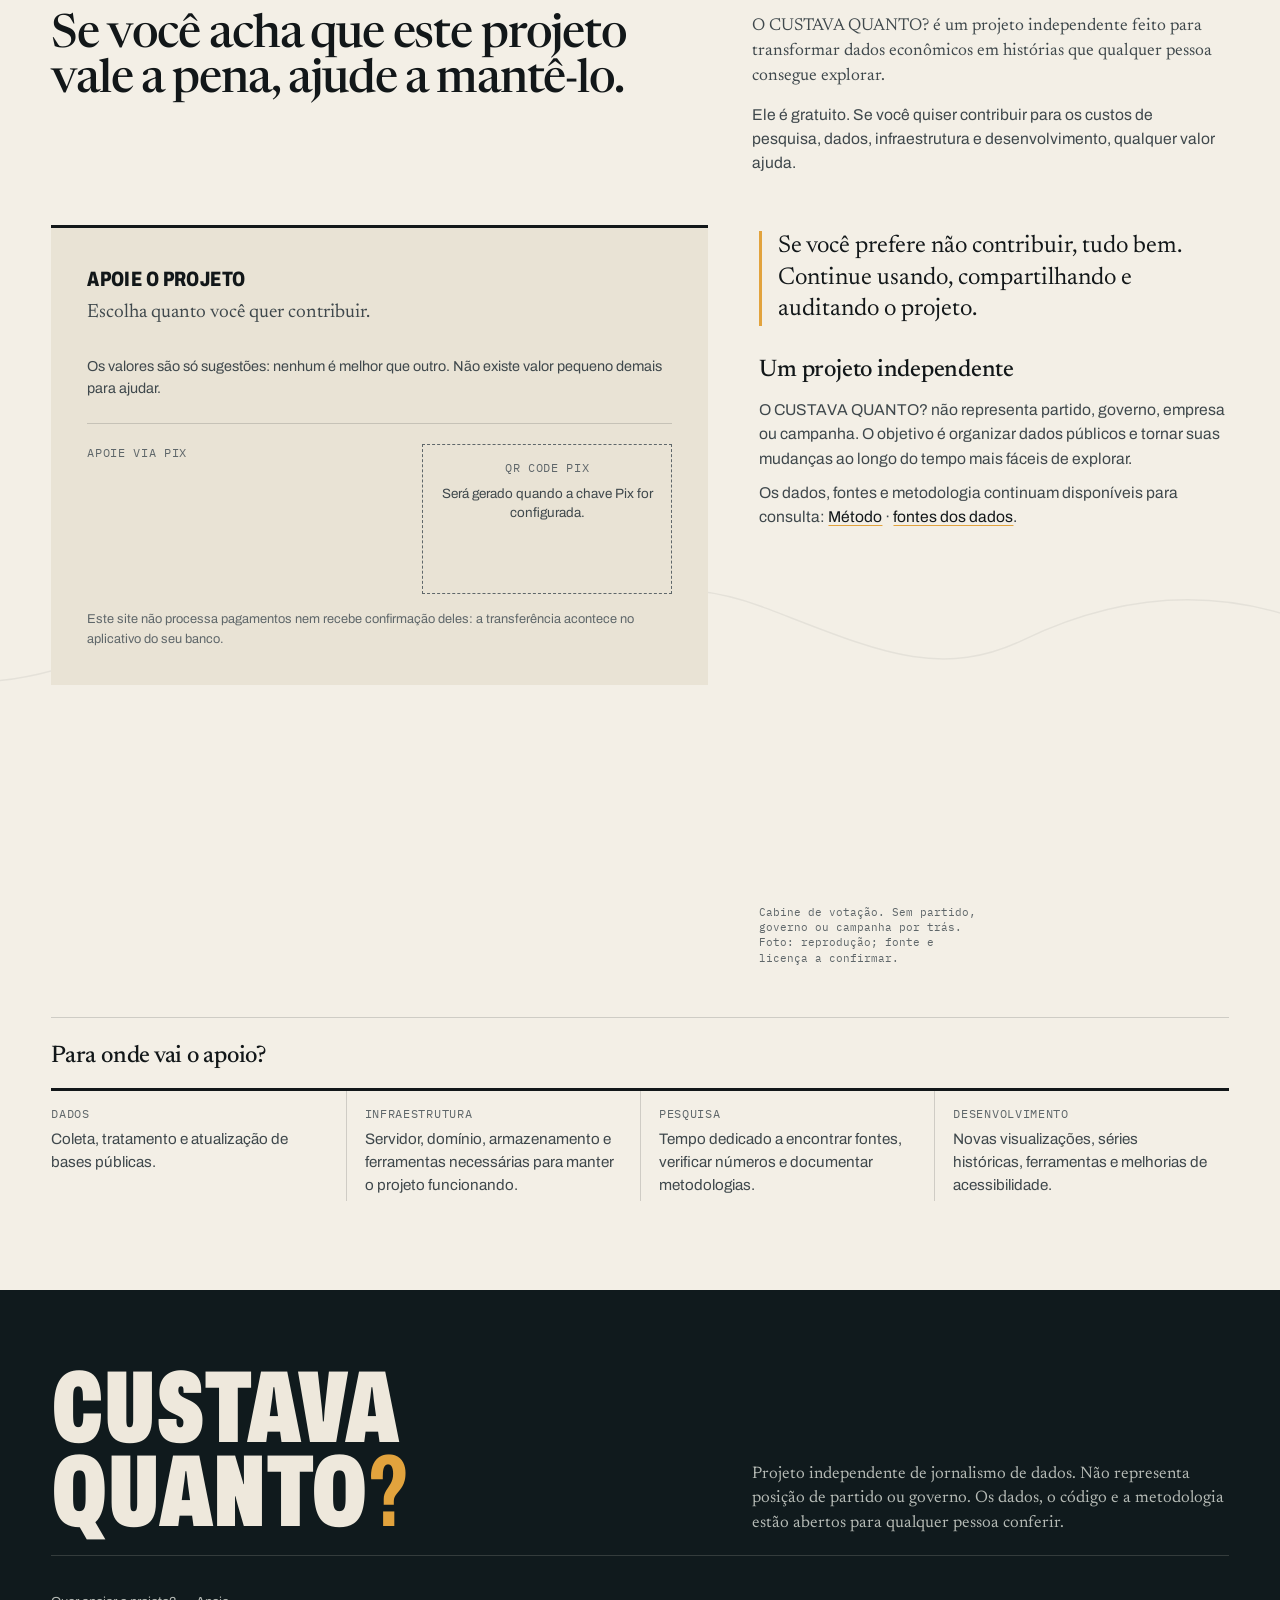
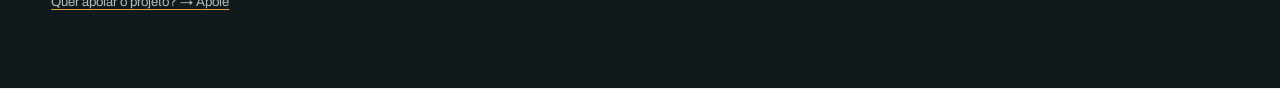
==== commit 5e3f73f1: "Auditoria de lançamento V1: menu do computador sem capítulos escondidos, links com âncora e prévia d" ====
--- a/index.html
+++ b/index.html
@@ -3,8 +3,21 @@
 <head>
 <meta charset="utf-8" />
 <meta http-equiv="refresh" content="0; url=dashboard/index.html" />
-<link rel="canonical" href="dashboard/index.html" />
-<title>CUSTAVA QUANTO?</title>
+<title>CUSTAVA QUANTO? — quanto custava, quanto custa, o que mudou</title>
+<meta name="description" content="Uma investigação em dados sobre preços, poder de compra e indicadores econômicos no Brasil, de janeiro de 2019 ao último dado disponível — com as notícias de cada momento." />
+<link rel="canonical" href="https://custavaquanto.me/" />
+<link rel="icon" href="dashboard/assets/brand/favicon.svg" type="image/svg+xml" />
+<meta property="og:type" content="website" />
+<meta property="og:url" content="https://custavaquanto.me/" />
+<meta property="og:site_name" content="CUSTAVA QUANTO?" />
+<meta property="og:locale" content="pt_BR" />
+<meta property="og:title" content="CUSTAVA QUANTO? — quanto custava, quanto custa, o que mudou" />
+<meta property="og:description" content="Uma investigação em dados sobre preços, poder de compra e indicadores econômicos no Brasil, de janeiro de 2019 ao último dado disponível — com as notícias de cada momento." />
+<meta property="og:image" content="https://custavaquanto.me/dashboard/assets/brand/og-image.jpg" />
+<meta property="og:image:width" content="1200" />
+<meta property="og:image:height" content="630" />
+<meta property="og:image:alt" content="CUSTAVA QUANTO? Quanto custava. Quanto custa. O que mudou." />
+<meta name="twitter:card" content="summary_large_image" />
 </head>
 <body>
 <p><a href="dashboard/index.html">Entrar em CUSTAVA QUANTO?</a></p>
